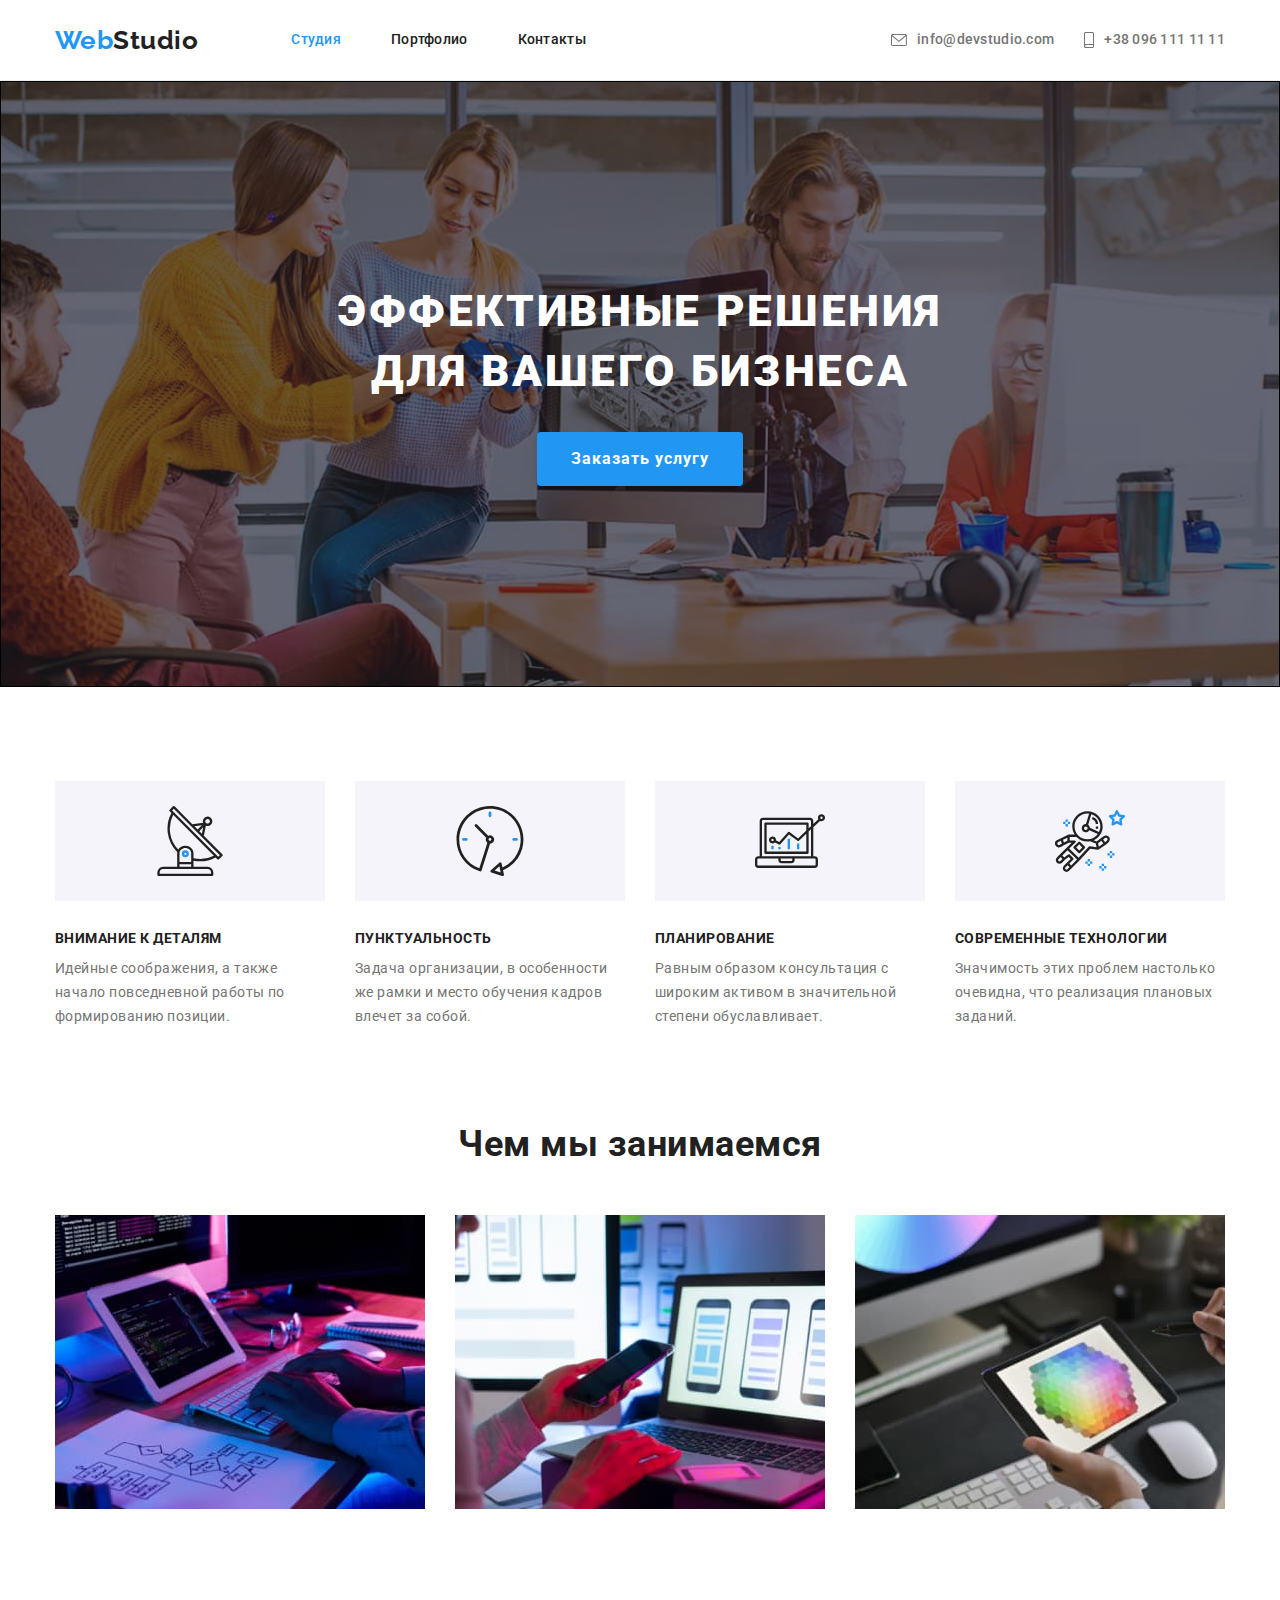
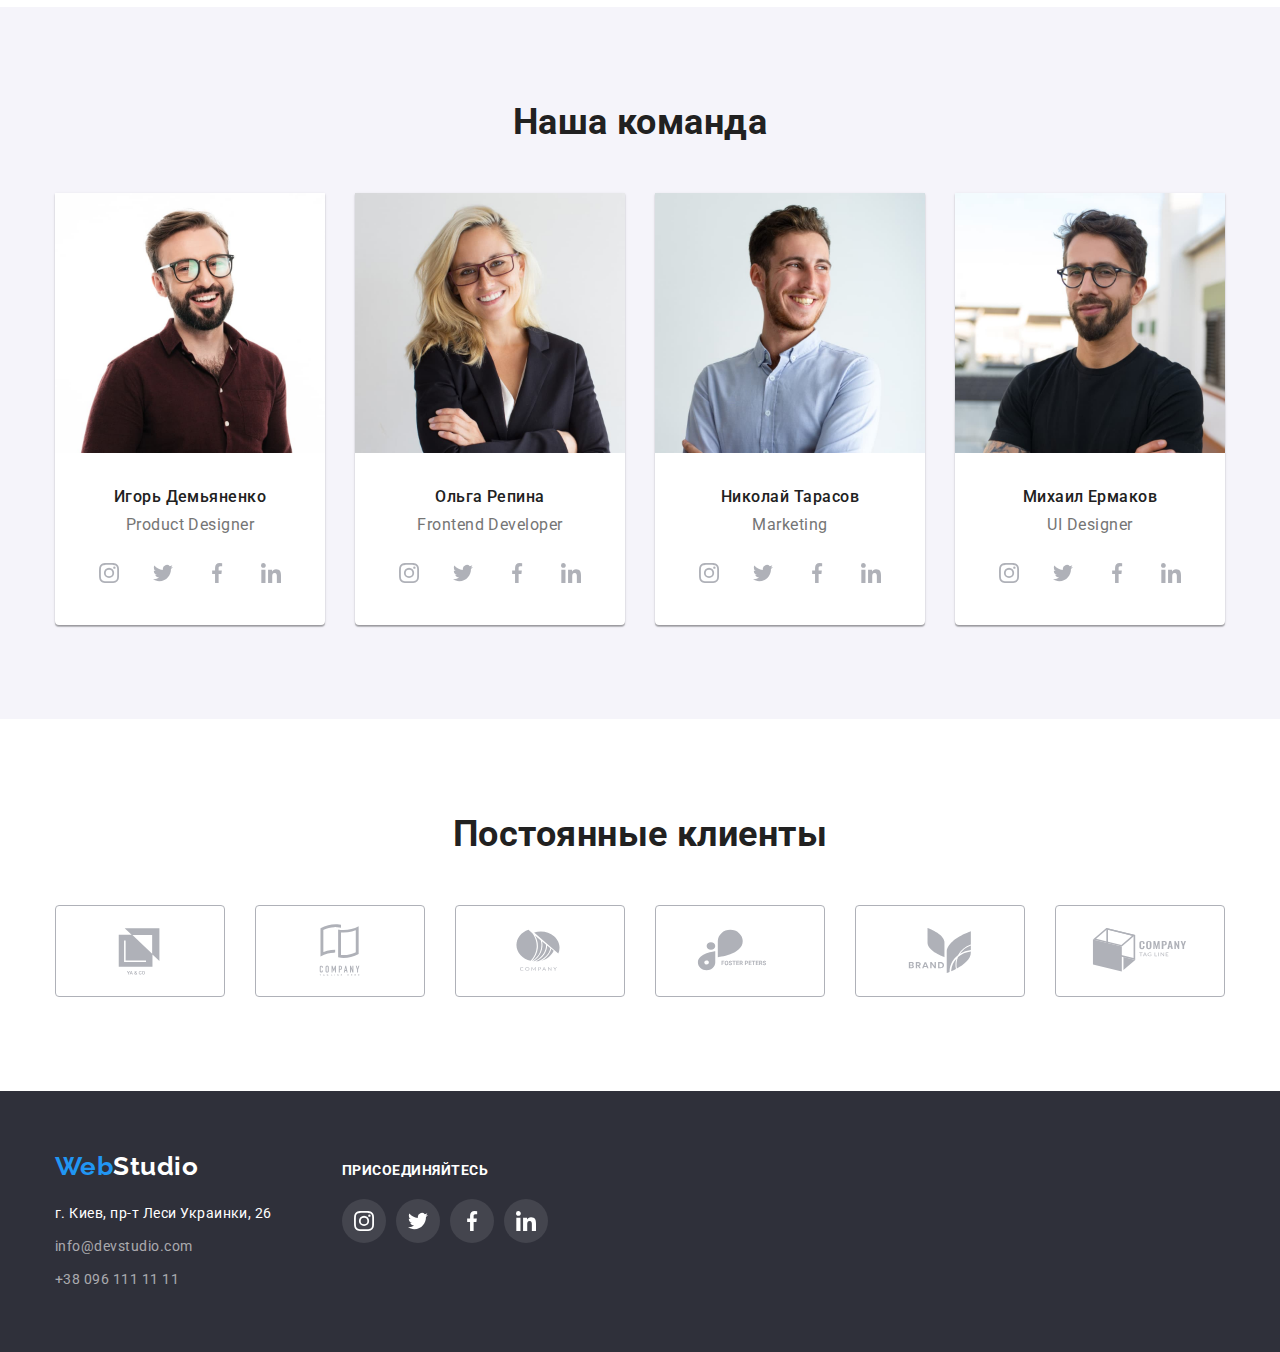
==== index.html @ b1243d4d "start" ====
<!DOCTYPE html>
<html lang="ru">

<head>
    <meta charset="UTF-8">
    <meta http-equiv="X-UA-Compatible" content="IE=edge">
    <meta name="viewport" content="width=device-width, initial-scale=1.0">
    <title>HomeWork №4</title>
    <link rel="stylesheet" href="https://cdnjs.cloudflare.com/ajax/libs/modern-normalize/1.1.0/modern-normalize.min.css">
    <link href="https://fonts.googleapis.com/css2?family=Raleway:wght@700&family=Roboto:wght@400;500;700;900&display=swap" rel="stylesheet">
    <link rel="stylesheet" href="./css/styles.css"/>
</head>

<body>
    <!-- Шапка-->
    <header class="header-page">
        <div class="container logo-nav-contacts">
            <nav class="logo-nav">
                <a href="./index.html" class="logo"><span class="logostyle">Web</span>Studio</a>
                <ul class="site-nav list">
                    <li class="item"><a href="./index.html" class="link current">Студия</a></li>
                    <li class="item"><a href="./portfolio.html" class="link">Портфолио</a></li>
                    <li class="item"><a href="./contacts.html" class="link">Контакты</a></li>
                </ul>
            </nav>
                <ul class="header-address list">
                    <li class="contact-item">
                        <a href="mailto:info@devstudio.com" class="header-contact">
                            <svg class="contact-icon" width="16" height="12">
                                <use href="./images/icon.svg#icon-mail" ></use>
                            </svg>
                            info@devstudio.com</a>
                    </li>
                    <li class="contact-item">
                        <a href="tel:+380961111111" class="header-contact">
                            <svg class="contact-icon" width="10" height="16">
                                <use href="./images/icon.svg#icon-mobile"></use>
                            </svg>
                            +38 096 111 11 11</a>
                    </li>
                </ul>
                
        </div>
    </header>
    <main>
        <!-- Hero / Эффективные решения -->
            <section class="section hero">
                <h1 class="hero-title">Эффективные решения для вашего бизнеса</h1>
                <button type="button" class="button-primary">Заказать услугу</button>
            </section>
        <!-- Work / Наши преймущества (с условным заголовком) -->
        <section class="section work">
        <div class="container">
            <h2 class="visually-hidden">Наши преймущества</h2>
            <ul class="work list">
                <li class="work-item">
                    <div class="button-work">
                        <svg class="button-icon-work" width="70" height="70">
                            <use href="./images/icon.svg#icon-antenna"></use>
                        </svg>
                    </div>
                    <h3 class="work-title">Внимание к деталям</h3>
                    <p class="work-description">Идейные соображения, а также начало повседневной работы по формированию позиции.
                    </p>
                </li>
                <li class="work-item">
                    <div class="button-work">
                        <svg class="button-icon-work" width="70" height="70">
                            <use href="./images/icon.svg#icon-clock"></use>
                        </svg>
                    </div>
                    <h3 class="work-title">Пунктуальность</h3>
                    <p class="work-description">Задача организации, в особенности же рамки и место обучения кадров влечет за
                        собой.</p>
                </li>
                <li class="work-item">
                    <div class="button-work">
                        <svg class="button-icon-work" width="70" height="70">
                            <use href="./images/icon.svg#icon-diagram"></use>
                        </svg>
                    </div>
                    <h3 class="work-title">Планирование</h3>
                    <p class="work-description">Равным образом консультация с широким активом в значительной степени
                        обуславливает.</p>
                </li>
                <li class="work-item">
                    <div class="button-work">
                        <svg class="button-icon-work" width="70" height="70">
                            <use href="./images/icon.svg#icon-astronaut"></use>
                        </svg>
                    </div>
                    <h3 class="work-title">Современные технологии</h3>
                    <p class="work-description">Значимость этих проблем настолько очевидна, что реализация плановых заданий.</p>
                </li>
            </ul>
        </div>
        </section>
        <!-- About / Чем мы занимаемся -->
        <section class="section about">
        <div class="container">
            <h2 class="section-title">Чем мы занимаемся</h2>
                <ul class="about list">
                    <li class="item">
                        <img src="./images/box1.jpg" class="about-image" alt="image programer is working" width="370" />
                    </li>
                    <li class="item">
                        <img src="./images/box2.jpg" class="about-image" alt="designers are developing application for smartphones-" width="370"/>
                    </li>
                    <li class="item">
                        <img src="./images/box3.jpg" class="about-image" alt="creative artist web-design is working-" width="370"/>
                    </li>
                </ul>
        </div>
        </section>
        <!-- Our team / Наша команда -->
        <section class="section team">
        <div class="container">
            <h2 class="section-title">Наша команда</h2>
            <ul class="team-box list">
                <li class="team-item" >
                    <img src="./images/pdesigner.jpg" alt="Игорь Демьяненко" class="team-image" width="270"/>
                    <div class="team-thumbs">
                        <h3 class="our-team">Игорь Демьяненко</h3>
                        <p class="team-speciality">Product Designer</p>
                        <ul class="team-social list">
                            <li class="team-social-item">
                                <a href="" class="button-team-social">
                                    <svg class="button-team-icon-social" width="20" height="20">
                                        <use href="./images/icon.svg#icon-instagram"></use>
                                    </svg>
                                </a>
                            </li>
                            <li class="team-social-item">
                                <a href="" class="button-team-social">
                                    <svg class="button-team-icon-social" width="20" height="20">
                                        <use href="./images/icon.svg#icon-twitter"></use>
                                    </svg>
                                </a>
                            </li>
                            <li class="team-social-item">
                                <a href="" class="button-team-social">
                                    <svg class="button-team-icon-social" width="20" height="20">
                                        <use href="./images/icon.svg#icon-facebook"></use>
                                    </svg>
                                </a>
                            </li>
                            <li class="team-social-item">
                                <a href="" class="button-team-social">
                                    <svg class="button-team-icon-social" width="20" height="20">
                                        <use href="./images/icon.svg#icon-linkedin"></use>
                                    </svg>
                                </a>
                            </li>
                        </ul>
                    </div>
                </li>
                <li class="team-item">
                    <img src="./images/developer.jpg" alt="Ольга Репина" class="team-image" width="270"/>
                    <div class="team-thumbs">
                        <h3 class="our-team">Ольга Репина</h3>
                        <p class="team-speciality">Frontend Developer</p>
                        <ul class="team-social list">
                            <li class="team-social-item">
                                <a href="" class="button-team-social">
                                    <svg class="button-team-icon-social" width="20" height="20">
                                        <use href="./images/icon.svg#icon-instagram"></use>
                                    </svg>
                                </a>
                            </li>
                            <li class="team-social-item">
                                <a href="" class="button-team-social">
                                    <svg class="button-team-icon-social" width="20" height="20">
                                        <use href="./images/icon.svg#icon-twitter"></use>
                                    </svg>
                                </a>
                            </li>
                            <li class="team-social-item">
                                <a href="" class="button-team-social">
                                    <svg class="button-team-icon-social" width="20" height="20">
                                        <use href="./images/icon.svg#icon-facebook"></use>
                                    </svg>
                                </a>
                            </li>
                            <li class="team-social-item">
                                <a href="" class="button-team-social">
                                    <svg class="button-team-icon-social" width="20" height="20">
                                        <use href="./images/icon.svg#icon-linkedin"></use>
                                    </svg>
                                </a>
                            </li>
                        </ul>
                    </div>
                </li>
                <li class="team-item">
                    <img src="./images/marketing.jpg" alt="Николай Тарасов" class="team-image" width="270"/>
                    <div class="team-thumbs">
                        <h3 class="our-team">Николай Тарасов</h3>
                        <p class="team-speciality">Marketing</p>
                        <ul class="team-social list">
                            <li class="team-social-item">
                                <a href="" class="button-team-social">
                                    <svg class="button-team-icon-social" width="20" height="20">
                                        <use href="./images/icon.svg#icon-instagram"></use>
                                    </svg>
                                </a>
                            </li>
                            <li class="team-social-item">
                                <a href="" class="button-team-social">
                                    <svg class="button-team-icon-social" width="20" height="20">
                                        <use href="./images/icon.svg#icon-twitter"></use>
                                    </svg>
                                </a>
                            </li>
                            <li class="team-social-item">
                                <a href="" class="button-team-social">
                                    <svg class="button-team-icon-social" width="20" height="20">
                                        <use href="./images/icon.svg#icon-facebook"></use>
                                    </svg>
                                </a>
                            </li>
                            <li class="team-social-item">
                                <a href="" class="button-team-social">
                                    <svg class="button-team-icon-social" width="20" height="20">
                                        <use href="./images/icon.svg#icon-linkedin"></use>
                                    </svg>
                                </a>
                            </li>
                        </ul>
                    </div>
                </li>
                <li class="team-item">
                    <img src="./images/uideveloper.jpg" alt="Михаил Ермаков" class="team-image" width="270"/>
                    <div class="team-thumbs">
                        <h3 class="our-team">Михаил Ермаков</h3>
                        <p class="team-speciality">UI Designer</p>
                        <ul class="team-social list">
                            <li class="team-social-item">
                                <a href="" class="button-team-social">
                                    <svg class="button-team-icon-social" width="20" height="20">
                                        <use href="./images/icon.svg#icon-instagram"></use>
                                    </svg>
                                </a>
                            </li>
                            <li class="team-social-item">
                                <a href="" class="button-team-social">
                                    <svg class="button-team-icon-social" width="20" height="20">
                                        <use href="./images/icon.svg#icon-twitter"></use>
                                    </svg>
                                </a>
                            </li>
                            <li class="team-social-item">
                                <a href="" class="button-team-social">
                                    <svg class="button-team-icon-social" width="20" height="20">
                                        <use href="./images/icon.svg#icon-facebook"></use>
                                    </svg>
                                </a>
                            </li>
                            <li class="team-social-item">
                                <a href="" class="button-team-social">
                                    <svg class="button-team-icon-social" width="20" height="20">
                                        <use href="./images/icon.svg#icon-linkedin"></use>
                                    </svg>
                                </a>
                            </li>
                        </ul>
                    </div>
                </li>
            </ul>
        </div>
        </section>
        
        <!-- Clients / Постоянные клиенты -->
        <section class="section clients">
            <div class="container">
                <h2 class="section-title">Постоянные клиенты</h2>
                <ul class="clients list">
                    <li class="clients-item">
                        <a class="button-clients">
                            <svg class="button-icon-clients" width="170" height="92">
                                <use href="./images/icon.svg#icon-logo1"></use>
                            </svg>
                        </a>
                    </li>
                    <li class="clients-item">
                        <a class="button-clients">
                            <svg class="button-icon-clients" width="170" height="92">
                                <use href="./images/icon.svg#icon-logo2"></use>
                            </svg>
                        </a>
                    </li>
                    <li class="clients-item">
                        <a class="button-clients">
                            <svg class="button-icon-clients" width="170" height="92">
                                <use href="./images/icon.svg#icon-logo3"></use>
                            </svg>
                        </a>
                    </li>
                    <li class="clients-item">
                        <a class="button-clients">
                            <svg class="button-icon-clients" width="170" height="92">
                                <use href="./images/icon.svg#icon-logo4"></use>
                            </svg>
                        </a>
                    </li>
                    <li class="clients-item">
                        <a class="button-clients">
                            <svg class="button-icon-clients" width="170" height="92">
                                <use href="./images/icon.svg#icon-logo5"></use>
                            </svg>
                        </a>
                    </li>
                    <li class="clients-item">
                        <a class="button-clients">
                            <svg class="button-icon-clients" width="170" height="92">
                                <use href="./images/icon.svg#icon-logo6"></use>
                            </svg>
                        </a>
                    </li>
                </ul>
            </div>
        </section>
    </main>
<!--подвал-->
        <footer class="footer-main">
            <div class="container footer">
                <div class="footer-logo-address">
                <a href="./index.html" class="logo"><span class="logostyle">Web</span>Studio</a>
                <address class="footer-address">
                    <ul class="address list">
                        <li class="address-item"><a href="" class="location">г. Киев, пр-т Леси Украинки, 26</a></li>
                        <li class="address-item"><a href="mailto:info@devstudio.com" class="footer-contacts">info@devstudio.com</a></li>
                        <li class="address-item"><a href="tel:+380961111111" class="footer-contacts">+38 096 111 11 11</a></li>
                    </ul>
                </address>
                </div>
                <div class="footer-social">
                    <h3 class="social-title">Присоединяйтесь</h3>
                    <ul class="social list">
                        <li class="social-item">
                            <button class="button-social">
                                <svg class="button-icon-social" width="20" height="20">
                                    <use href="./images/icon.svg#icon-instagram"></use>
                                </svg>
                            </button>
                        </li>
                        <li class="social-item">
                            <button class="button-social">
                                <svg class="button-icon-social" width="20" height="20">
                                    <use href="./images/icon.svg#icon-twitter"></use>
                                </svg>
                            </button>
                        </li>
                        <li class="social-item">
                            <button class="button-social">
                                <svg class="button-icon-social" width="20" height="20">
                                    <use href="./images/icon.svg#icon-facebook"></use>
                                </svg>
                            </button>
                        </li>
                        <li class="social-item">
                            <button class="button-social">
                                <svg class="button-icon-social" width="20" height="20">
                                    <use href="./images/icon.svg#icon-linkedin"></use>
                                </svg>
                            </button>
                        </li>
                    </ul>
                </div>
            </div>
        </footer>
    </body>
</html>
---- css/styles.css ----
:root {
    --primary-text-color: #212121;
    --secondary-text-color: #757575;
    --title-text-color: #212121;
    --accent-color: #2196F3;
    --primary-white-color: #ffffff;
    --secondary-background-color: #2F303A;
    --primary-icon-color: #AFB1B8;
}
body { background: #ffffff;
    color: var(--primary-text-color);
    font-family: Roboto, sans-serif;
    letter-spacing: 0.03em;
}
/*Утилиты для списков*/
.list {
    list-style: none;
    padding: 0;
    margin: 0;

}
/* Контейнер */
.container {
    margin: 0 auto;
    width: 1200px;
    padding-left: 15px;
    padding-right: 15px;
}
/* Базовые параметры секций */
.section {
    padding-top: 94px;
    padding-bottom: 94px;
}
/* Загаловки секций*/
.section-title {
    margin-top: 0;
    margin-bottom: 50px;
    text-align: center;
    color: var(--primary-text-color);
    font-weight: 700;
    font-size: 36px;
    line-height: 1.17;
}
/* Линия для шапки */
.header-page {
    border-bottom: 1px solid #ECECEC;
    background-color: var(--primary-white-color);
}
/* Логотип */
.logo {
    color: var(--primary-text-color);
    font-family: Raleway, sans-serif;
    font-size: 26px;
    font-weight: 700;
    line-height: 1.19;
    text-decoration: none;
}
.logostyle {
    color: var(--accent-color)
}
/*Шапка*/
.logo-nav-contacts {
    display: flex;
    align-items: center;
}
/*Навигация в шапке*/
.logo-nav {
    display: flex;
    align-items: center;
}

.link {
    color: var(--primary-text-color);
    font-size: 14px;
    font-weight: 500;
    line-height: 1.14;
    letter-spacing: 0.02em;
    text-decoration: none;
}
.site-nav {
    display: flex;
    margin-left: 93px;
}
    .site-nav .item {
    margin-right: 50px;
}
/*второй вариант отступа(для конспекта)
.site-nav .item:not(:last-child)
margin-rigth:40px; 
----------------------------*/

.site-nav .link {
    display: block;
    padding-top: 32px;
    padding-bottom: 32px;
}
.site-nav .link:hover,
.site-nav .link:focus {
    color: var(--accent-color);
}
.site-nav .link.current {
    color: var(--accent-color);
}
/* Контакты в шапке */
.header-address {
    display: flex;
    margin-left: auto;
    align-items: center;
}
.header-address .contact-item+.contact-item {
    margin-left: 30px;
}
.header-contact {
    display: flex;
    font-size: 14px;
    font-weight: 500;
    line-height: 1.14;
    letter-spacing: 0.02em;
    text-decoration: none;
    color: var(--secondary-text-color);
    align-items: center;
    justify-content: center;
    padding-top: 32px;
    padding-bottom: 32px;
}
.header-contact:hover,
.header-contact:focus {
    color: var(--accent-color)
}
.contact-icon {
    margin-right: 10px;
    fill: currentColor; 
    vertical-align:middle;
}
/* Hero / Эффективные решения */
.section.hero { 
    background-repeat: no-repeat;
    background-position: center;
    background-size: cover;
    background-color: #C4C4C4;
    border: 1px solid #000000;
    text-align: center;
    max-width: 1600px;
    padding: 200px 0;
    margin-left: auto;
    margin-right: auto;
    background-image: linear-gradient(
        to right,
    rgba(47, 48, 58, 0.4),
    rgba(47, 48, 58, 0.4)),
    url(../images/main-img.jpg);
}
.hero-title {
    margin-top: 0;
    margin-bottom: 0;
    color: var(--primary-white-color);
    font-weight: 900;
    font-size: 44px;
    line-height: 1.36;
    letter-spacing: 0.06em;
    text-transform: uppercase;
    max-width: 700px;
    margin-left: auto;
    margin-right: auto;
}
.button-primary {
    color: var(--primary-white-color);
    background-color: var(--accent-color);
    font-weight: 700;
    font-size: 16px;
    line-height: 1.88;
    letter-spacing: 0.06em;
    text-align: center;
    text-decoration: none;
    box-shadow: 0px 4px 4px rgba(0, 0, 0, 0.15);
    border-radius: 4px;
    border-color: transparent;
    padding: 10px 32px;
    min-width: 200px;
    margin-top: 30px;
    cursor: pointer;
}
/* Hidden */
.visually-hidden {
    position: absolute;
    width: 1px;
    height: 1px;
    margin: -1px;
    border: 0;
    padding: 0;

    white-space: nowrap;
    clip-path: inset(100%);
    clip: rect(0 0 0 0);
    overflow: hidden;
}
/* Work / Наши преймущества (с условным заголовком) */
.section.work{
    margin-top: 0;
    margin-bottom: 0;
    padding-top: 94px;
    padding-bottom: 0;
    background-color: #ffffff;
}
.work {
    display: flex;
}
.work-item {
    margin-right: 30px;
}
.work-item:last-child {
    margin-right: 0;
}

.button-work {
    background-color: #F5F4FA;
    display: flex;
    width: 270px;
    height: 120px;
    border: none;
    margin-bottom: 30px;
    padding: 0;
    align-items: center;
    justify-content: center;
}
.button-icon-work {
    width: 70px;
    height: 70px;
}
.work-title {
    font-weight: 700;
    font-size: 14px;
    line-height: 1.14;
    text-transform: uppercase;
    margin-top: 0;
    margin-bottom: 10px;
}
.work-description {
    margin-top: 0;
    margin-bottom: 0;
    font-size: 14px;
    font-weight: 400;
    line-height: 1.71;
    color: var(--secondary-text-color);
}
/* Services / Чем мы занимаемся */
.about {
    display: flex;
}

.about .item {
    margin-right: 30px;
}
.about .item:last-child {
    margin-right: 0;
}
/* Изображения для about */
.about-image {
    width: 370px;
}
/* Our team / Наша команда*/
.section.team {
    background-color: #F5F4FA;
}
.team-box {
    display: flex;
}
.team-item {
    width: 270px;
    margin-top: 0;
    margin-bottom: 0;
    margin-right: 30px;
    background-color: #ffffff;
    box-shadow: 0px 1px 3px rgba(0, 0, 0, 0.12),
                0px 1px 1px rgba(0, 0, 0, 0.14),
                0px 2px 1px rgba(0, 0, 0, 0.2);
    border-radius: 0px 0px 4px 4px;
}
.team-item:last-child {
    margin-right: 0;
}
.our-team {
    margin-top: 0;
    margin-bottom: 10px;
    font-size: 16px;
    font-weight: 500;
    line-height: 1.17;
}
.team-speciality {
    margin-top: 0;
    margin-bottom: 16px;
    font-size: 16px;
    font-weight: 400;
    line-height: 1.17;
    color: var(--secondary-text-color);
}
.team-thumbs {
    padding-top: 30px;
    padding-bottom: 30px;
    padding-left: 32px;
    padding-right: 32px;
    text-align: center;
}
/* Кнопки social link*/
.team-social.list {
    display: flex;

}
.team-social-item {
    display: flex;
    margin-right: 10px;
}
.team-social-item:last-child {
    margin-right: 0;
}
.button-team-social {
    display: flex;
    padding: 0;
    border: none;
    color: var(--primary-icon-color);
    background: #ffffff;
    width: 44px;
    height: 44px;
    align-items: center;
    justify-content: center;
}
.button-team-icon-social {
    fill: currentColor;
    width: 20px;
    height: 20px;
}
.button-team-social:hover {
    color: #ffffff;
    background-color: var(--accent-color);
    border: none;
    border-radius: 50%;
}
/* Clients / Постоянные клиенты */
.clients.list {
    display: flex;
}
.clients-item {
    margin-right: 30px;
}
.clients-item:last-child {
    margin-right: 0;
}
.button-clients {
    display: flex;
    border: 1px solid var(--primary-icon-color);
    border-radius: 4px;
    color: var(--primary-icon-color);
    width: 170px;
    height: 92px;
    cursor: pointer;
    align-items: center;
    justify-content: center;
}
.button-icon-clients {
    fill: currentcolor;
    width: 106px;
    height: 60px;
}
.button-clients:hover {
    color: var(--accent-color);
    border: 1px solid var(--accent-color);
}
/*Подвал*/
footer {
    background-color: var(--secondary-background-color);
    padding: 60px 0;
}
.footer-logo-address > .logo {
    color: #ffffff;
}
address {
    margin-top: 20px;
    margin-bottom: 0;
}
.address-item {
    margin-bottom: 9px;
}
.address-item:last-child {
    margin-bottom: 0;
}
.location {
    color: #FFFFFF;
    font-size: 14px;
    font-weight: 400;
    line-height: 1.71;
    text-decoration: none;
    font-style: normal;
}
.footer-contacts {
    color: rgba(255, 255, 255, 0.6);
    font-size: 14px;
    font-weight: 400;
    line-height: 1.71;
    text-decoration: none;
    font-style: normal;
}

.footer-contacts:hover,
.footer-contacts:focus {
    color: var(--accent-color);
}
.footer-main {
    padding-top: 60px;
    padding-bottom: 60px;
}
.footer {
    display: flex;
    flex-direction: row;
    align-items: baseline;
}
.footer-logo-address {
    padding: 0;
    margin-right: 70px;
}

.social-title {
    margin: 0;
    font-weight: 700;
    font-size: 14px;
    line-height: 1.14;
    text-transform: uppercase;
    color: var(--primary-white-color);
}
/* Кнопки social link в подвале */
.social.list {
    display: flex;
    margin-top: 20px;
}
.social-item {
    display: flex;
    margin-right: 10px;
}
.social-item:last-child {
    margin-right: 0;
}
.button-social {
    display: flex;
    padding: 0;
    border: none;
    border-radius: 50%;
    color: #ffffff;
    background: rgba(255, 255, 255, 0.1);
    width: 44px;
    height: 44px;
    align-items: center;
    justify-content: center;
}
.button-icon-social {
    fill: currentcolor;
    width: 20px;
    height: 20px;
}
.button-social:hover {
    background-color: var(--accent-color)
}
/*Портфолио*/
.section.project {
    background-color: #ffffff;
    border: 1px solid #EEEEEE;
}
/*Кнопки в портфолио (с условным заголовком)*/
.button-type {
    display: flex;
    margin-bottom: 34px;
    margin-top: 0;
    justify-content: center;
}
.button-projects {
    color: var(--primary-text-color);
    background-color: #F5F4FA;
    font-weight: 500;
    font-size: 16px;
    line-height: 1.63;
    border-radius: 4px;
    border-color: transparent;
    padding: 6px 22px 6px 22px;
    cursor: pointer;
}
.button-projects:hover,
.button-projects:focus {
    color: var(--primary-white-color);
    background-color: var(--accent-color);
}
.button-projects.all {
    color: var(--primary-white-color);
    background-color: var(--accent-color);
}
/* Projects / Cписок проектов в портфолио */
.projects-type {
    display: flex;
    flex-wrap: wrap;
}
.project-box {
    background: #FFFFFF;
    border: 1px solid #EEEEEE;
    width: 370px;
    margin-right: 30px;
    margin-bottom: 30px;
}
.project-box:nth-child(3n) {
    margin-right: 0;
}
.project-box:nth-last-child(-n + 3) {
    margin-bottom: 0;
}
.project-img {
    width: 370px;
    margin-top: 0;
    margin-bottom: 20px;
}
.portfolio-projects {
    margin: 0 24px 4px 24px;
    color: var(--primary-text-color);
    font-size: 16px;
    font-weight: 700;
    line-height: 2;
    letter-spacing: 0.06em;
}
.portfolio-type {
    margin: 0 24px 20px 24px;
    color: var(--secondary-text-color);
    font-size: 16px;
    font-weight: 400;
    line-height: 1.88;
}
.project-item {
    margin-right: 8px;
}
.project-item:last-child {
    margin-right: 0;
}
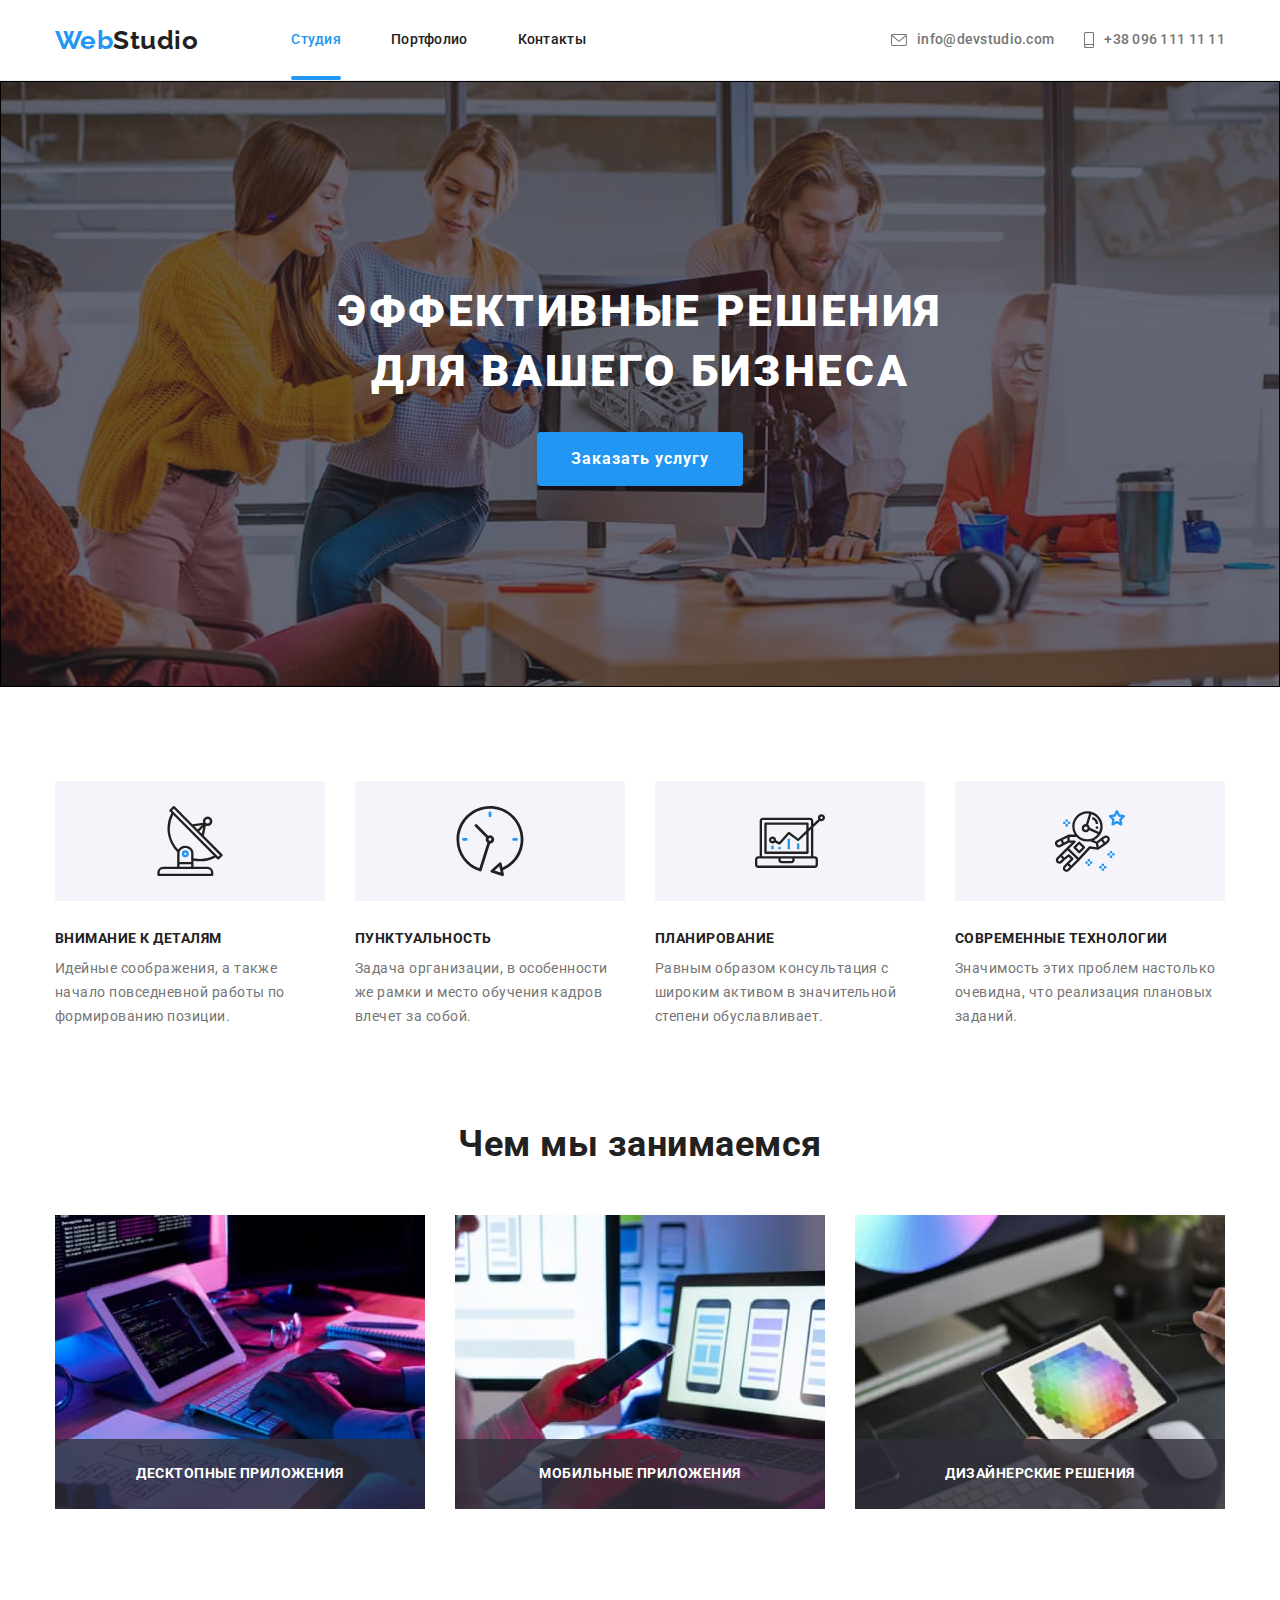
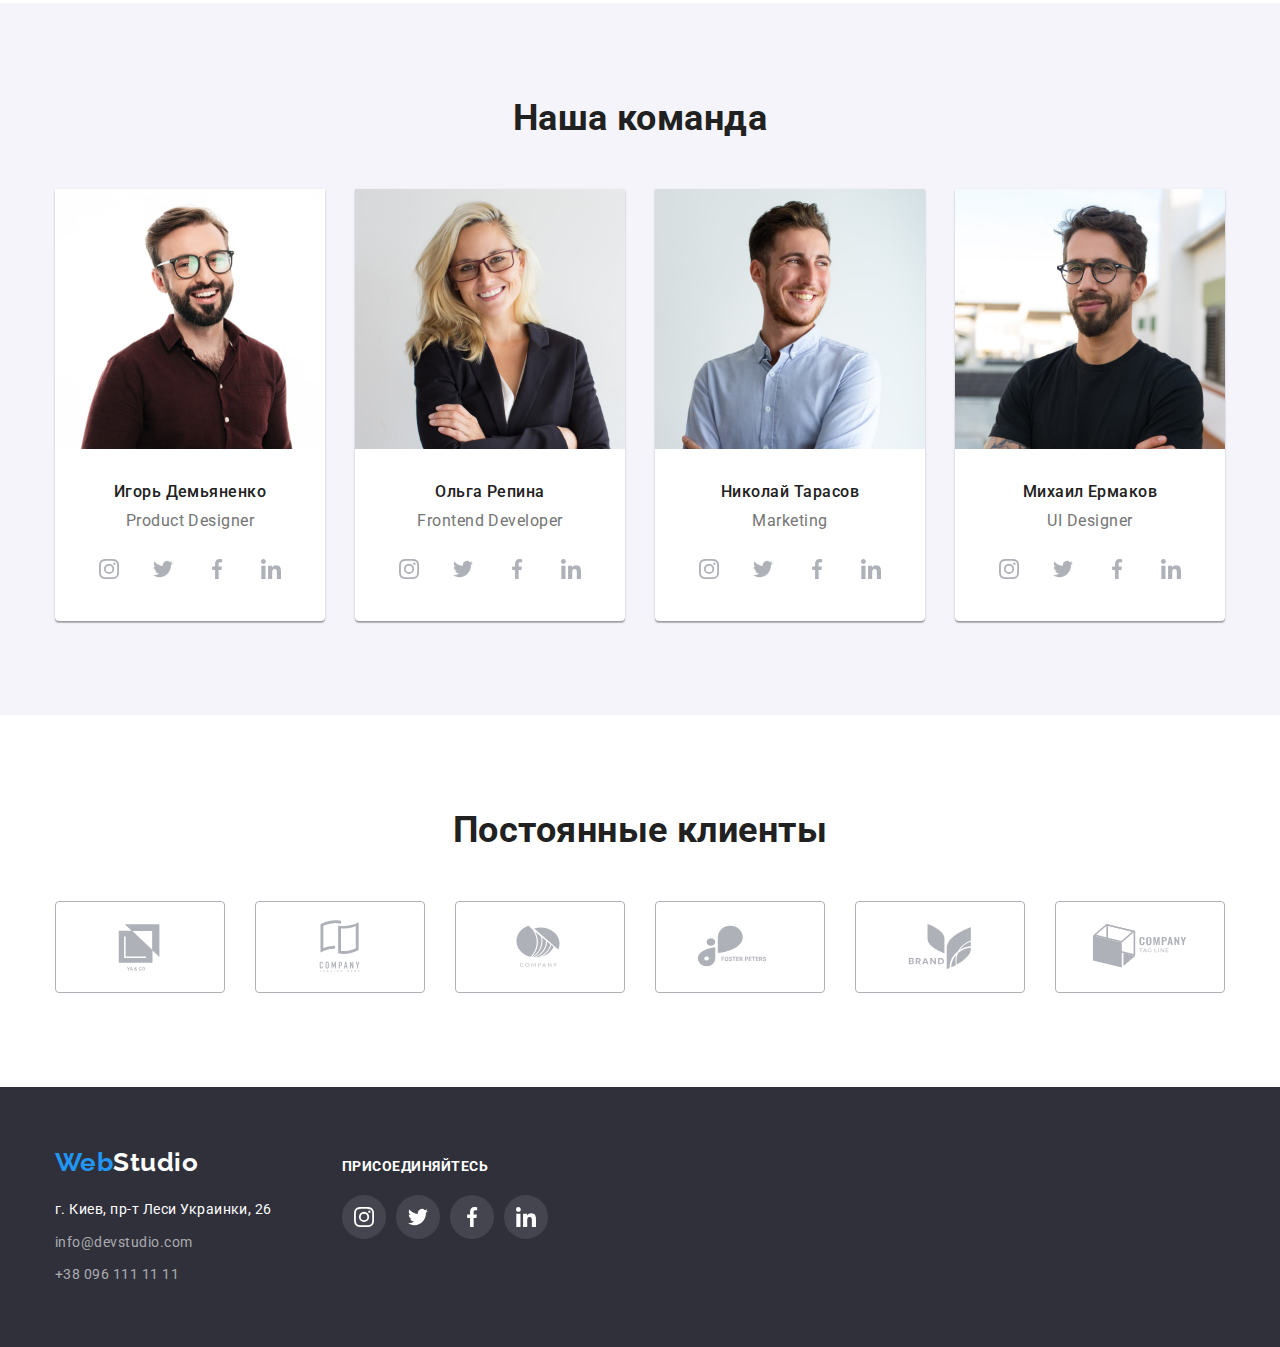
==== commit ae2ef8fd: "на проверку" ====
--- a/index.html
+++ b/index.html
@@ -5,7 +5,7 @@
     <meta charset="UTF-8">
     <meta http-equiv="X-UA-Compatible" content="IE=edge">
     <meta name="viewport" content="width=device-width, initial-scale=1.0">
-    <title>HomeWork №4</title>
+    <title>HomeWork №5</title>
     <link rel="stylesheet" href="https://cdnjs.cloudflare.com/ajax/libs/modern-normalize/1.1.0/modern-normalize.min.css">
     <link href="https://fonts.googleapis.com/css2?family=Raleway:wght@700&family=Roboto:wght@400;500;700;900&display=swap" rel="stylesheet">
     <link rel="stylesheet" href="./css/styles.css"/>
@@ -18,9 +18,9 @@
             <nav class="logo-nav">
                 <a href="./index.html" class="logo"><span class="logostyle">Web</span>Studio</a>
                 <ul class="site-nav list">
-                    <li class="item"><a href="./index.html" class="link current">Студия</a></li>
-                    <li class="item"><a href="./portfolio.html" class="link">Портфолио</a></li>
-                    <li class="item"><a href="./contacts.html" class="link">Контакты</a></li>
+                    <li class="site-nav-item"><a href="./index.html" class="link current">Студия</a></li>
+                    <li class="site-nav-item"><a href="./portfolio.html" class="link">Портфолио</a></li>
+                    <li class="site-nav-item"><a href="./contacts.html" class="link">Контакты</a></li>
                 </ul>
             </nav>
                 <ul class="header-address list">
@@ -46,7 +46,7 @@
         <!-- Hero / Эффективные решения -->
             <section class="section hero">
                 <h1 class="hero-title">Эффективные решения для вашего бизнеса</h1>
-                <button type="button" class="button-primary">Заказать услугу</button>
+                <button type="button" class="button-primary" data-modal-open>Заказать услугу</button>
             </section>
         <!-- Work / Наши преймущества (с условным заголовком) -->
         <section class="section work">
@@ -100,14 +100,17 @@
         <div class="container">
             <h2 class="section-title">Чем мы занимаемся</h2>
                 <ul class="about list">
-                    <li class="item">
+                    <li class="about-item">
                         <img src="./images/box1.jpg" class="about-image" alt="image programer is working" width="370" />
-                    </li>
-                    <li class="item">
+                        <h3 class="about-subject">Десктопные приложения</h3>
+                    </li>
+                    <li class="about-item">
                         <img src="./images/box2.jpg" class="about-image" alt="designers are developing application for smartphones-" width="370"/>
-                    </li>
-                    <li class="item">
+                        <h3 class="about-subject">Мобильные приложения</h3>
+                    </li>
+                    <li class="about-item">
                         <img src="./images/box3.jpg" class="about-image" alt="creative artist web-design is working-" width="370"/>
+                        <h3 class="about-subject">Дизайнерские решения</h3>
                     </li>
                 </ul>
         </div>
@@ -368,5 +371,15 @@
                 </div>
             </div>
         </footer>
+    <div class="backdrop is-hidden" data-modal>
+        <div class="modal">
+            <button class="button-close" data-modal-close>
+                <svg class="button-icon-close" width="11" height="11">
+                    <use href="./images/icon.svg#icon-close"></use>
+                </svg>
+            </button>
+        </div>
+    </div>
+    <script src="./js/modal.js"></script>
     </body>
 </html>--- a/css/styles.css
+++ b/css/styles.css
@@ -81,7 +81,7 @@
     display: flex;
     margin-left: 93px;
 }
-    .site-nav .item {
+    .site-nav-item {
     margin-right: 50px;
 }
 /*второй вариант отступа(для конспекта)
@@ -93,13 +93,26 @@
     display: block;
     padding-top: 32px;
     padding-bottom: 32px;
+    transition: color 250ms cubic-bezier(0.4, 0, 0.2, 1);
 }
 .site-nav .link:hover,
 .site-nav .link:focus {
     color: var(--accent-color);
+    
 }
 .site-nav .link.current {
     color: var(--accent-color);
+    position: relative;
+}
+.site-nav .link.current::after {
+    position: absolute;
+    content: "";
+    bottom: 0;
+    left: 0;
+    border-radius: 4px;
+    height: 4px;
+    width: 100%;
+    background-color: var(--accent-color);
 }
 /* Контакты в шапке */
 .header-address {
@@ -122,6 +135,7 @@
     justify-content: center;
     padding-top: 32px;
     padding-bottom: 32px;
+    transition: color 250ms cubic-bezier(0.4, 0, 0.2, 1);
 }
 .header-contact:hover,
 .header-contact:focus {
@@ -243,16 +257,34 @@
     line-height: 1.71;
     color: var(--secondary-text-color);
 }
-/* Services / Чем мы занимаемся */
+/* About / Чем мы занимаемся */
 .about {
     display: flex;
 }
 
-.about .item {
+.about-item {
     margin-right: 30px;
-}
-.about .item:last-child {
-    margin-right: 0;
+    position: relative;
+    display: flex;
+}
+.about-item:last-child {
+    margin-right: 0;
+}
+.about-subject {
+    position: absolute;
+    left: 0;
+    bottom: 0;
+    margin: 0;
+    padding: 27px 0;
+    width: 100%;
+    height: 70px;
+    background: rgba(47, 48, 58, 0.8);
+    font-weight: 700;
+    font-size: 14px;
+    line-height: 1.14;
+    text-align: center;
+    text-transform: uppercase;
+    color: #FFFFFF;
 }
 /* Изображения для about */
 .about-image {
@@ -323,6 +355,8 @@
     height: 44px;
     align-items: center;
     justify-content: center;
+    transition: color 250ms cubic-bezier(0.4, 0, 0.2, 1), 
+                background-color 250ms cubic-bezier(0.4, 0, 0.2, 1);
 }
 .button-team-icon-social {
     fill: currentColor;
@@ -355,6 +389,8 @@
     cursor: pointer;
     align-items: center;
     justify-content: center;
+    transition: color 250ms cubic-bezier(0.4, 0, 0.2, 1),
+                border 250ms cubic-bezier(0.4, 0, 0.2, 1);
 }
 .button-icon-clients {
     fill: currentcolor;
@@ -449,6 +485,7 @@
     height: 44px;
     align-items: center;
     justify-content: center;
+    transition: background-color 250ms cubic-bezier(0.4, 0, 0.2, 1);
 }
 .button-icon-social {
     fill: currentcolor;
@@ -508,6 +545,33 @@
 .project-box:nth-last-child(-n + 3) {
     margin-bottom: 0;
 }
+.project-box:hover .project-description {
+    opacity: 1;
+    transform: translateY(0);
+}
+.project-thumb {
+    position: relative;
+    overflow: hidden;
+}
+.project-description {
+    position: absolute;
+    left: 0;
+    top: 0;
+    margin: 0;
+    padding: 63px 24px;
+    width: 370px;
+    height: 294px;
+    background-color: rgba(33, 150, 243, 0.9);
+    font-weight: 400;
+    font-size: 18px;
+    line-height: 1.56;
+    text-align: center;
+    text-decoration: none;
+    color: #FFFFFF;
+    opacity: 0;
+    transform: translateY(404px);
+    transition: transform 250ms cubic-bezier(0.4, 0, 0.2, 1);
+}
 .project-img {
     width: 370px;
     margin-top: 0;
@@ -535,3 +599,57 @@
     margin-right: 0;
 }
 
+/* Модальное окно */
+.backdrop {
+    position: fixed;
+    top: 0;
+    left: 0;
+    width: 100%;
+    height: 100%;
+    background-color: rgba(0, 0, 0, 0.2);
+
+    transition: opacity 250ms cubic-bezier(0.4, 0, 0.2, 1);
+}
+.backdrop.is-hidden {
+    opacity: 0;
+    pointer-events: none;
+}
+.backdrop.is-hidden .modal {
+    transform: translate(-50%, -80%) scale(0.39);
+}
+.modal {
+    position: absolute;
+    top: 50%;
+    left: 50%;
+    opacity: 1;
+    min-width: 528px;
+    min-height: 581px;
+    background-color: #ffffff;
+    box-shadow: 0px 1px 3px rgba(0, 0, 0, 0.12),
+                0px 1px 1px rgba(0, 0, 0, 0.14),
+                0px 2px 1px rgba(0, 0, 0, 0.2);
+    border-radius: 4px;
+    transform: translate(-50%, -50%) scale(1);
+    transition: transform 1000ms cubic-bezier(0.4, 0, 0.2, 1),
+    opacity 250ms cubic-bezier(0.4, 0, 0.2, 1);
+}
+.button-close {
+    display: flex;
+    margin-left: auto;
+    margin-right: 8px;
+    margin-top: 8px;
+    border-radius: 50%;
+    border: 1px solid rgba(0, 0, 0, 0.1);
+    color: #000000;
+    background: #ffffff;
+    width: 30px;
+    height: 30px;
+    align-items: center;
+    justify-content: center;
+}
+
+.button-icon-close {
+    fill: currentColor;
+    width: 11px;
+    height: 11px;
+}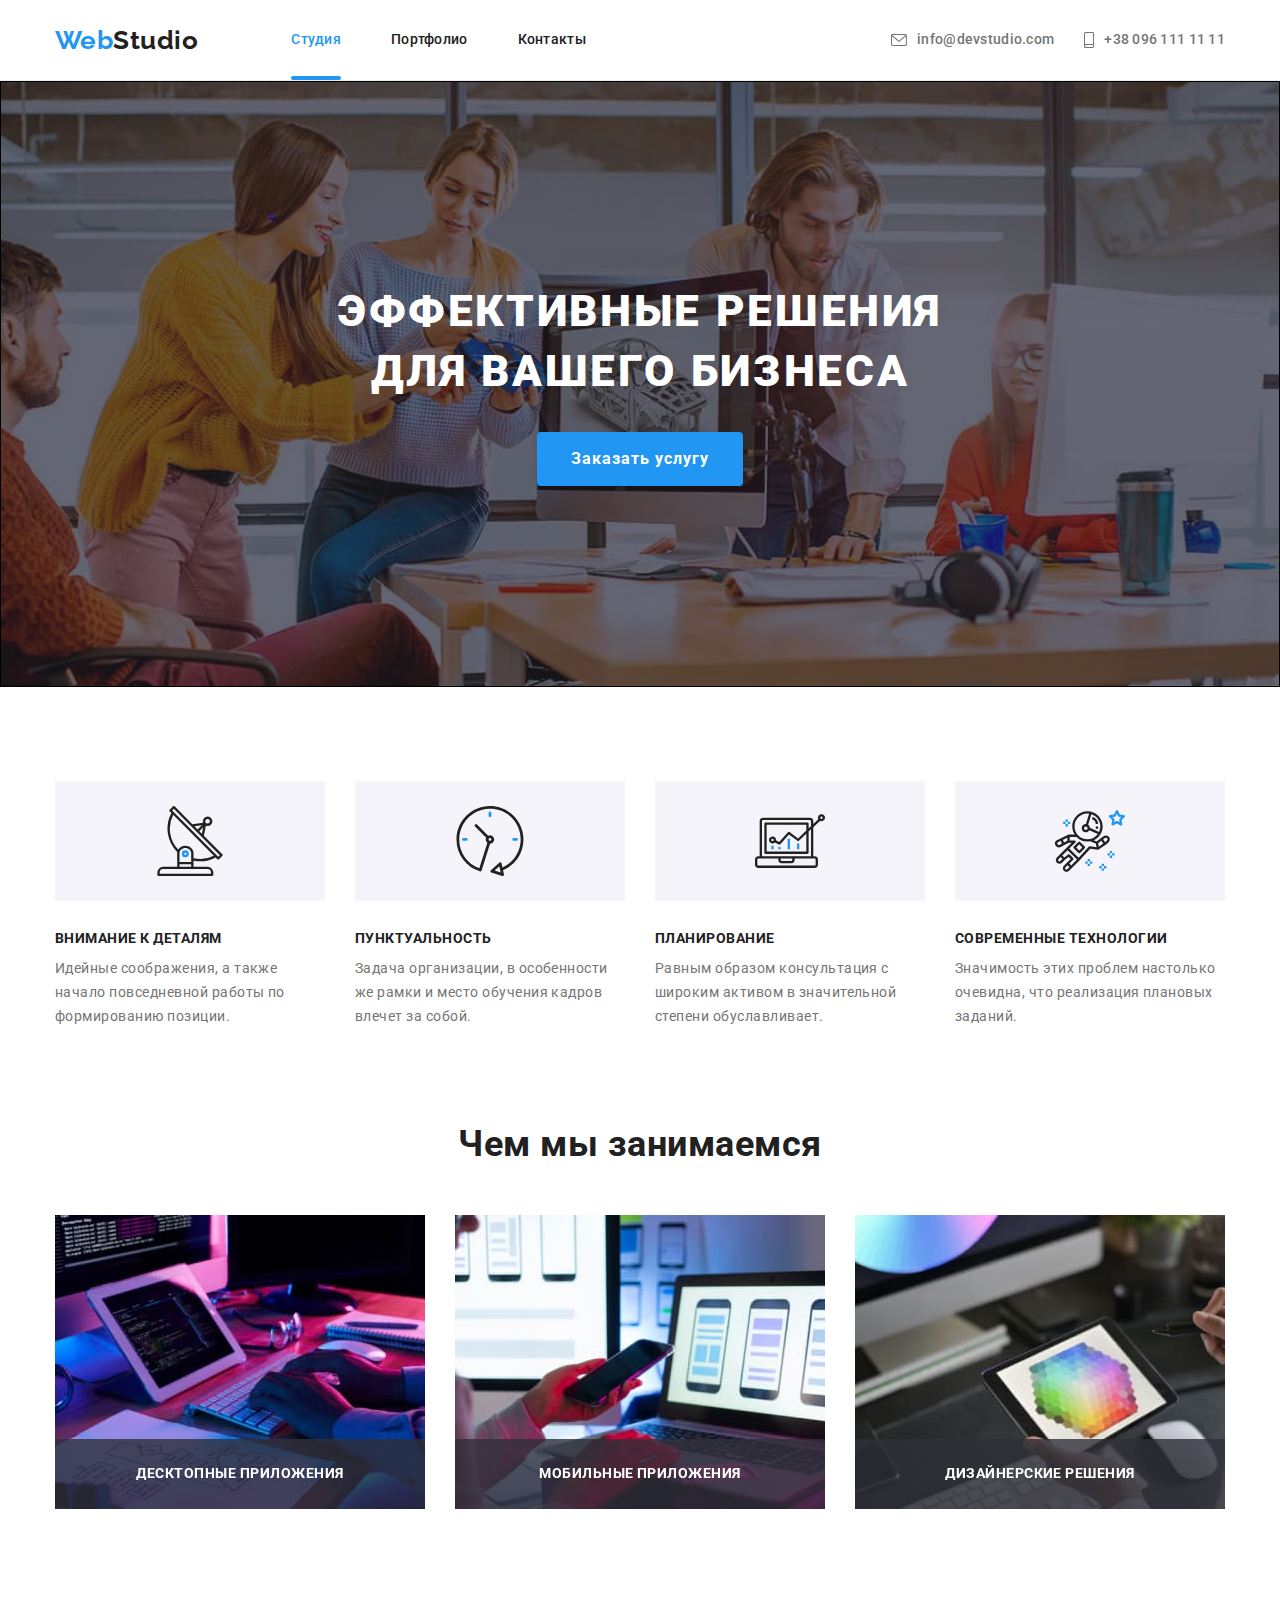
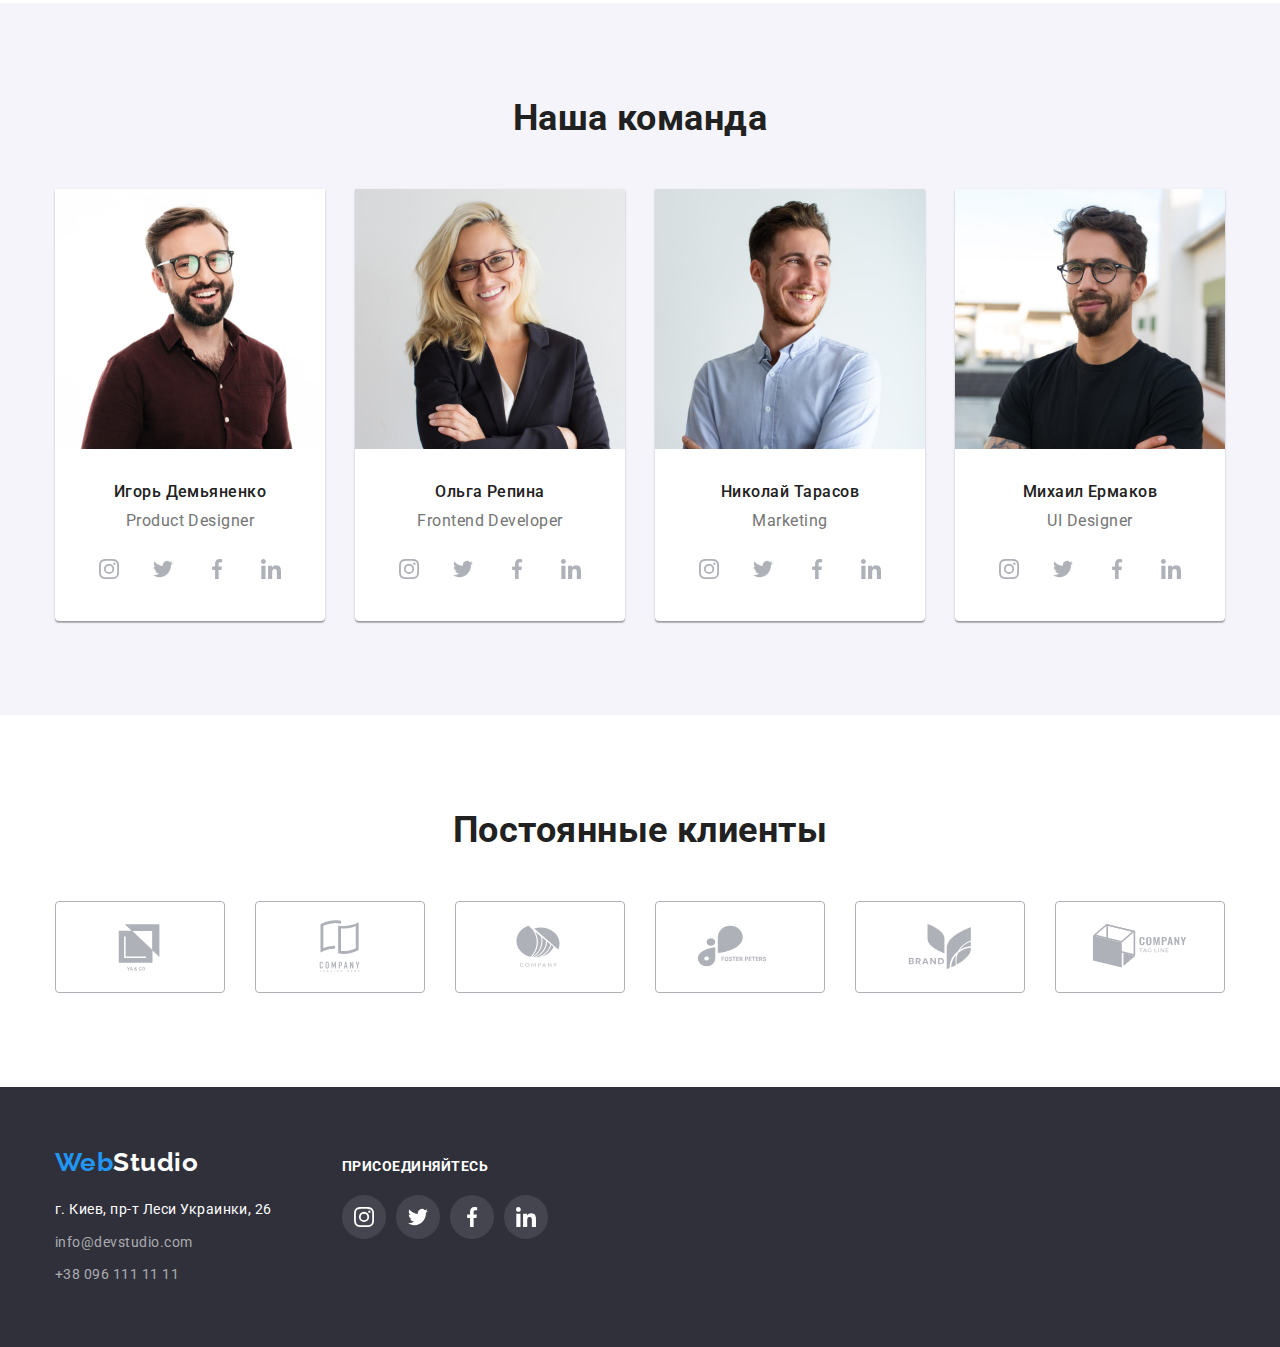
==== commit 13ad3c27: "дз5 на проверку ментору" ====
--- a/index.html
+++ b/index.html
@@ -48,6 +48,16 @@
                 <h1 class="hero-title">Эффективные решения для вашего бизнеса</h1>
                 <button type="button" class="button-primary" data-modal-open>Заказать услугу</button>
             </section>
+        <!-- Modal / Модальное окно -->
+            <div class="backdrop is-hidden" data-modal>
+                <div class="modal">
+                    <button class="button-close" data-modal-close>
+                        <svg class="button-icon-close" width="11" height="11">
+                            <use href="./images/icon.svg#icon-close"></use>
+                        </svg>
+                    </button>
+                </div>
+            </div>
         <!-- Work / Наши преймущества (с условным заголовком) -->
         <section class="section work">
         <div class="container">
@@ -371,15 +381,7 @@
                 </div>
             </div>
         </footer>
-    <div class="backdrop is-hidden" data-modal>
-        <div class="modal">
-            <button class="button-close" data-modal-close>
-                <svg class="button-icon-close" width="11" height="11">
-                    <use href="./images/icon.svg#icon-close"></use>
-                </svg>
-            </button>
-        </div>
-    </div>
+
     <script src="./js/modal.js"></script>
     </body>
 </html>--- a/css/styles.css
+++ b/css/styles.css
@@ -646,6 +646,7 @@
     height: 30px;
     align-items: center;
     justify-content: center;
+    cursor: pointer;
 }
 
 .button-icon-close {
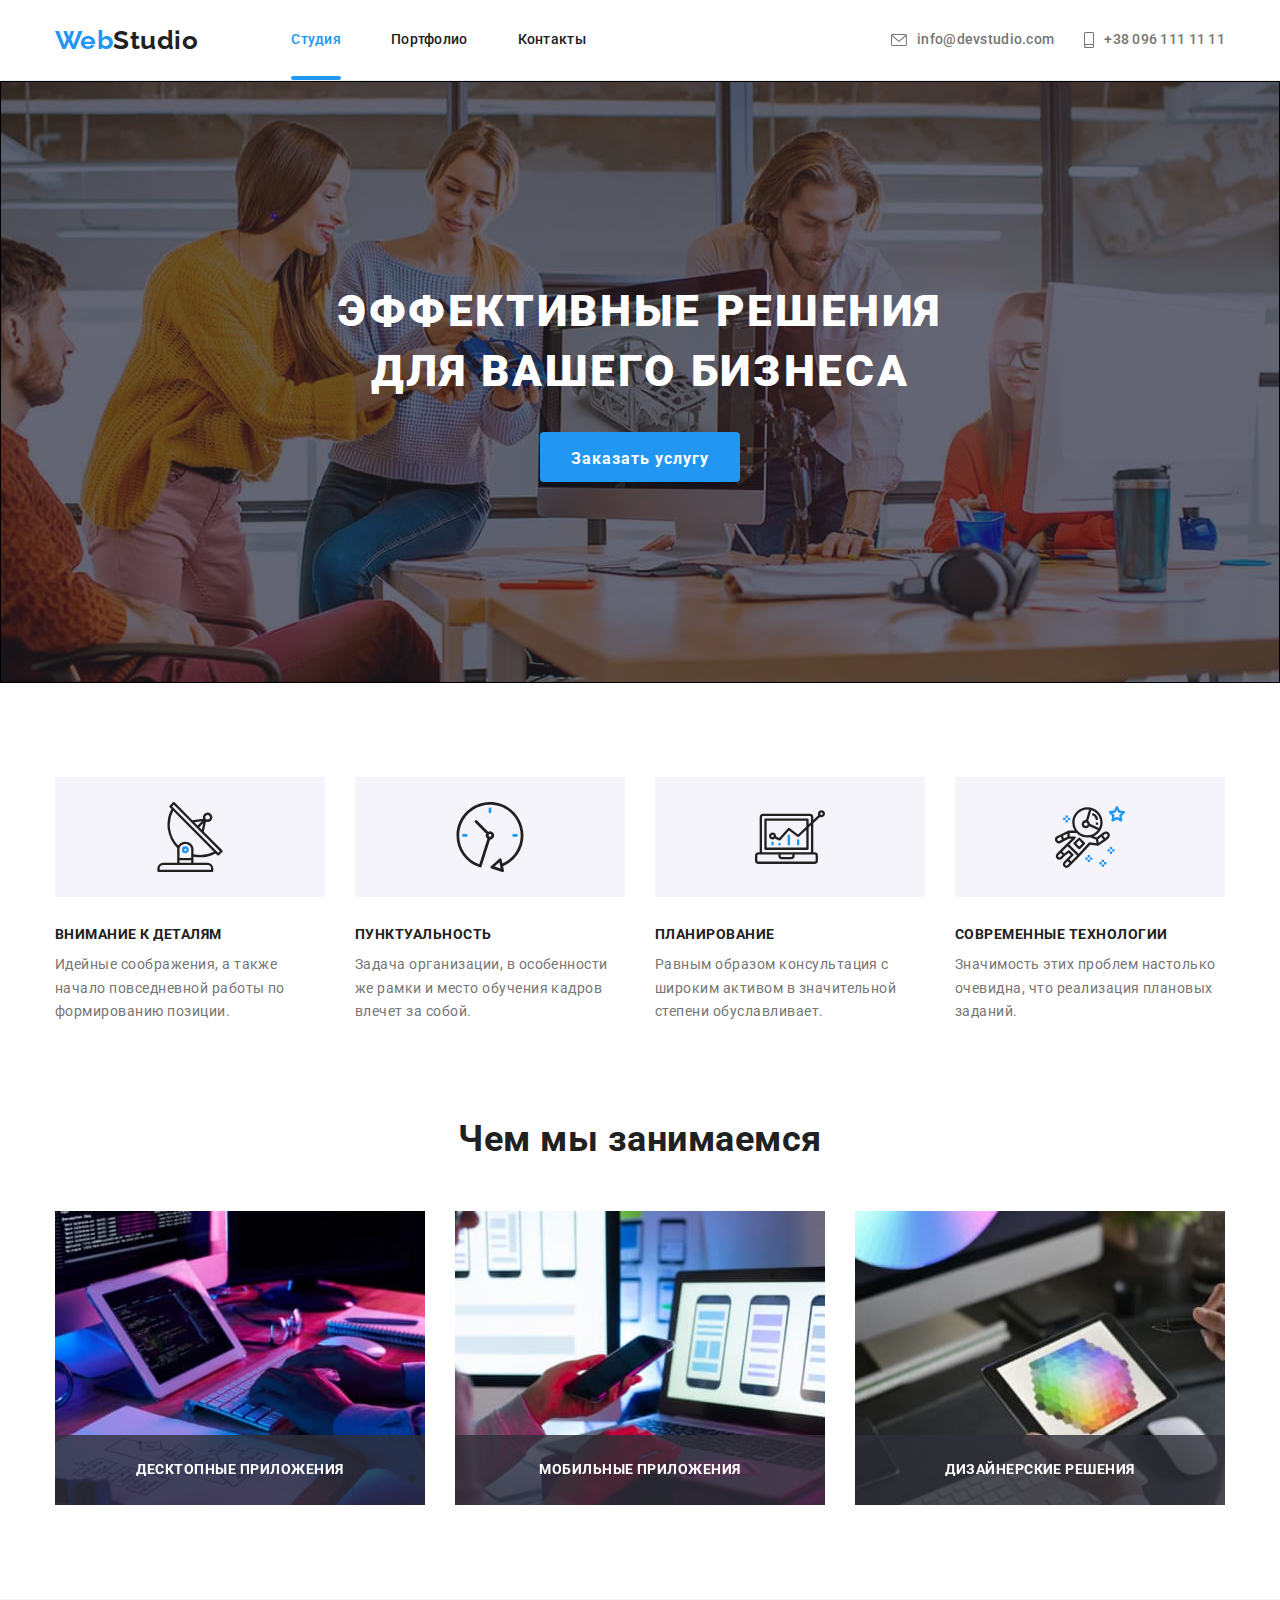
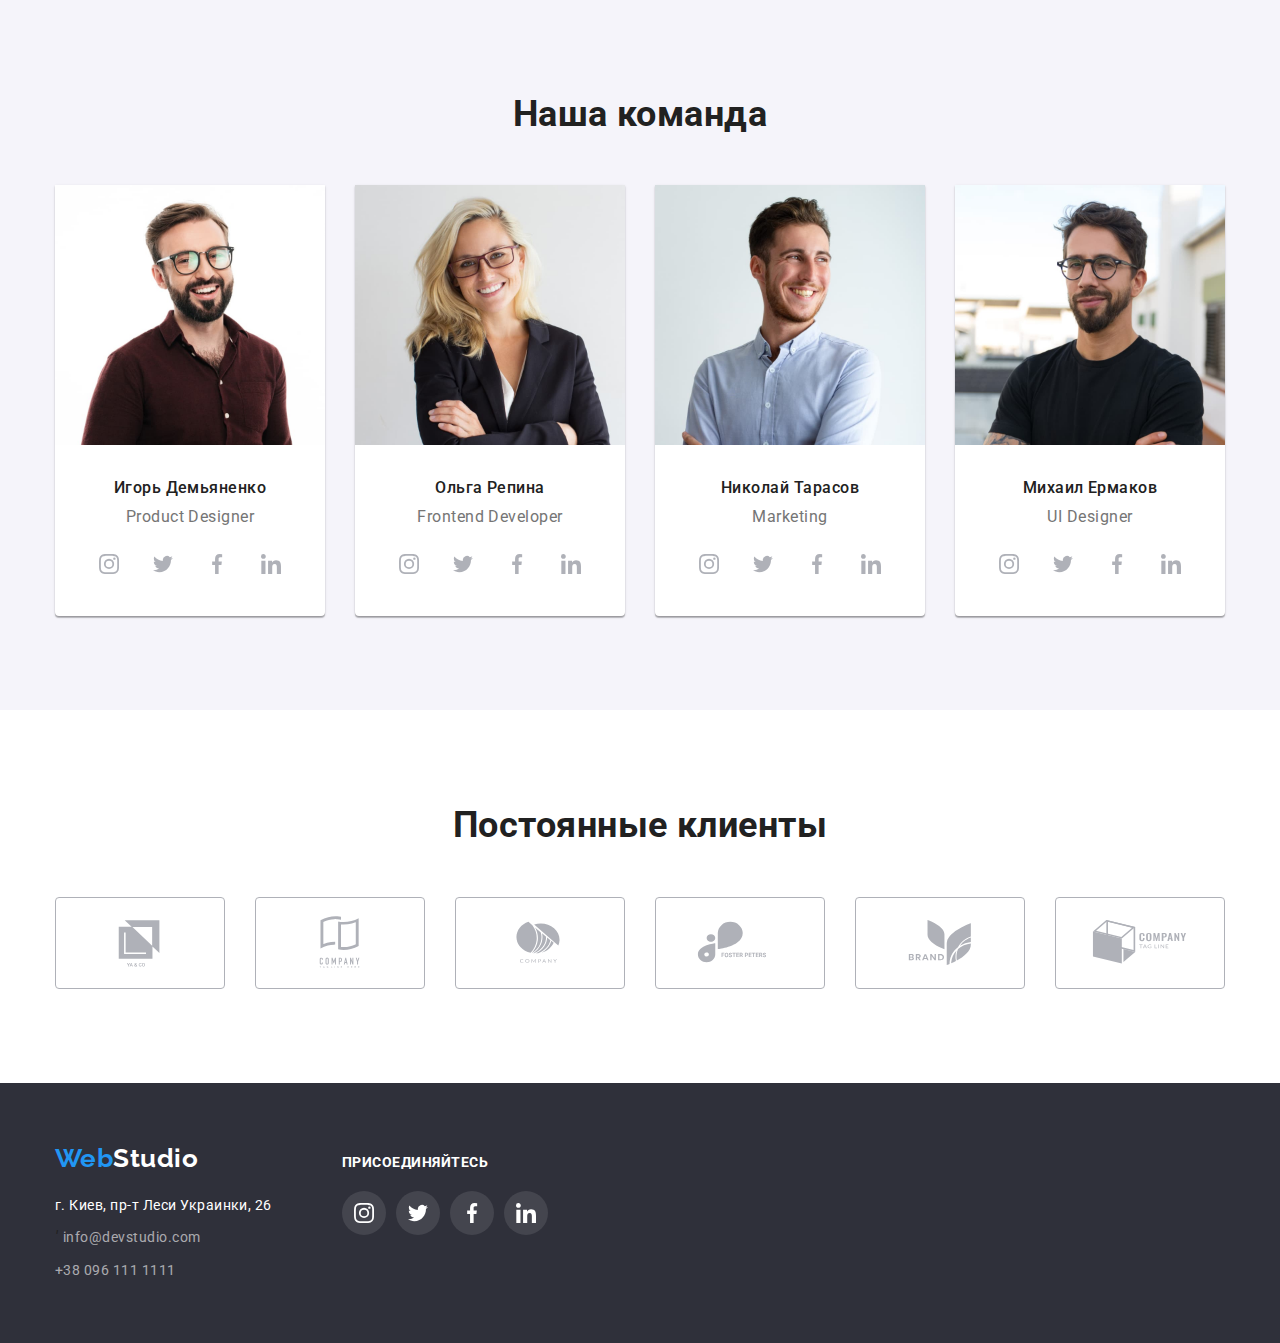
==== commit bc678f06: "Final" ====
--- a/index.html
+++ b/index.html
@@ -14,26 +14,26 @@
 <body>
     <!-- Шапка-->
     <header class="header-page">
-        <div class="container logo-nav-contacts">
-            <nav class="logo-nav">
-                <a href="./index.html" class="logo"><span class="logostyle">Web</span>Studio</a>
+        <div class="header-page__meta container ">
+            <nav class="header-page__nav">
+                <a href="./index.html" class="logo"><span class="logo__style">Web</span>Studio</a>
                 <ul class="site-nav list">
-                    <li class="site-nav-item"><a href="./index.html" class="link current">Студия</a></li>
-                    <li class="site-nav-item"><a href="./portfolio.html" class="link">Портфолио</a></li>
-                    <li class="site-nav-item"><a href="./contacts.html" class="link">Контакты</a></li>
+                    <li class="site-nav__item"><a href="./index.html" class="site-nav__link current">Студия</a></li>
+                    <li class="site-nav__item"><a href="./portfolio.html" class="site-nav__link">Портфолио</a></li>
+                    <li class="site-nav__item"><a href="./contacts.html" class="site-nav__link">Контакты</a></li>
                 </ul>
             </nav>
-                <ul class="header-address list">
-                    <li class="contact-item">
-                        <a href="mailto:info@devstudio.com" class="header-contact">
-                            <svg class="contact-icon" width="16" height="12">
+                <ul class="contact list">
+                    <li class="contact__item">
+                        <a href="mailto:info@devstudio.com" class="contact__link">
+                            <svg class="contact__icon" width="16" height="12">
                                 <use href="./images/icon.svg#icon-mail" ></use>
                             </svg>
                             info@devstudio.com</a>
                     </li>
-                    <li class="contact-item">
-                        <a href="tel:+380961111111" class="header-contact">
-                            <svg class="contact-icon" width="10" height="16">
+                    <li class="contact__item">
+                        <a href="tel:+380961111111" class="contact__link">
+                            <svg class="contact__icon" width="10" height="16">
                                 <use href="./images/icon.svg#icon-mobile"></use>
                             </svg>
                             +38 096 111 11 11</a>
@@ -51,280 +51,284 @@
         <!-- Modal / Модальное окно -->
             <div class="backdrop is-hidden" data-modal>
                 <div class="modal">
-                    <button class="button-close" data-modal-close>
-                        <svg class="button-icon-close" width="11" height="11">
+                    <button class="modal__button" data-modal-close>
+                        <svg class="modal__icon" width="18" height="18">
                             <use href="./images/icon.svg#icon-close"></use>
                         </svg>
                     </button>
                 </div>
             </div>
         <!-- Work / Наши преймущества (с условным заголовком) -->
-        <section class="section work">
+        <section class="work section">
+            <div class="work__meta container">
+                <h2 class="visually-hidden">Наши преймущества</h2>
+                <ul class="work__list">
+                    <li class="work__item">
+                        <div class="work__image">
+                            <svg class="work__icon" width="70" height="70">
+                                <use href="./images/icon.svg#icon-antenna"></use>
+                            </svg>
+                        </div>
+                        <h3 class="work__title">Внимание к деталям</h3>
+                        <p class="work__description">Идейные соображения, а также начало повседневной работы по формированию
+                            позиции.
+                        </p>
+                    </li>
+                    <li class="work__item">
+                        <div class="work__image">
+                            <svg class="work__icon" width="70" height="70">
+                                <use href="./images/icon.svg#icon-clock"></use>
+                            </svg>
+                        </div>
+                        <h3 class="work__title">Пунктуальность</h3>
+                        <p class="work__description">Задача организации, в особенности же рамки и место обучения кадров влечет
+                            за
+                            собой.</p>
+                    </li>
+                    <li class="work__item">
+                        <div class="work__image">
+                            <svg class="work__icon" width="70" height="70">
+                                <use href="./images/icon.svg#icon-diagram"></use>
+                            </svg>
+                        </div>
+                        <h3 class="work__title">Планирование</h3>
+                        <p class="work__description">Равным образом консультация с широким активом в значительной степени
+                            обуславливает.</p>
+                    </li>
+                    <li class="work__item">
+                        <div class="work__image">
+                            <svg class="work__icon" width="70" height="70">
+                                <use href="./images/icon.svg#icon-astronaut"></use>
+                            </svg>
+                        </div>
+                        <h3 class="work__title">Современные технологии</h3>
+                        <p class="work__description">Значимость этих проблем настолько очевидна, что реализация плановых
+                            заданий.</p>
+                    </li>
+                </ul>
+            </div>
+        </section>
+        <!-- About / Чем мы занимаемся -->
+        <section class="about section">
+            <div class="about__meta container">
+                <h2 class="section__title">Чем мы занимаемся</h2>
+                <ul class="about__list">
+                    <li class="about__item">
+                        <img src="./images/box1.jpg" class="about__image" alt="image programer is working" width="370" />
+                        <h3 class="about__subject">Десктопные приложения</h3>
+                    </li>
+                    <li class="about__item">
+                        <img src="./images/box2.jpg" class="about__image"
+                            alt="designers are developing application for smartphones-" width="370" />
+                        <h3 class="about__subject">Мобильные приложения</h3>
+                    </li>
+                    <li class="about__item">
+                        <img src="./images/box3.jpg" class="about__image" alt="creative artist web-design is working-"
+                            width="370" />
+                        <h3 class="about__subject">Дизайнерские решения</h3>
+                    </li>
+                </ul>
+            </div>
+        </section>
+            <!-- Our team / Наша команда -->
+        <section class="team section">
         <div class="container">
-            <h2 class="visually-hidden">Наши преймущества</h2>
-            <ul class="work list">
-                <li class="work-item">
-                    <div class="button-work">
-                        <svg class="button-icon-work" width="70" height="70">
-                            <use href="./images/icon.svg#icon-antenna"></use>
-                        </svg>
+            <h2 class="section__title">Наша команда</h2>
+            <ul class="team__list">
+                <li class="team__item" >
+                    <img src="./images/pdesigner.jpg" alt="Игорь Демьяненко" class="team__image" width="270"/>
+                    <div class="team__thumbs">
+                        <h3 class="team__name">Игорь Демьяненко</h3>
+                        <p class="team__speciality">Product Designer</p>
+                        <ul class="social-link list">
+                            <li class="social-link__item">
+                                <a href="" class="social-link__button">
+                                    <svg class="social-link__icon" width="20" height="20">
+                                        <use href="./images/icon.svg#icon-instagram"></use>
+                                    </svg>
+                                </a>
+                            </li>
+                            <li class="social-link__item">
+                                <a href="" class="social-link__button">
+                                    <svg class="social-link__icon" width="20" height="20">
+                                        <use href="./images/icon.svg#icon-twitter"></use>
+                                    </svg>
+                                </a>
+                            </li>
+                            <li class="social-link__item">
+                                <a href="" class="social-link__button">
+                                    <svg class="social-link__icon" width="20" height="20">
+                                        <use href="./images/icon.svg#icon-facebook"></use>
+                                    </svg>
+                                </a>
+                            </li>
+                            <li class="social-link__item">
+                                <a href="" class="social-link__button">
+                                    <svg class="social-link__icon" width="20" height="20">
+                                        <use href="./images/icon.svg#icon-linkedin"></use>
+                                    </svg>
+                                </a>
+                            </li>
+                        </ul>
                     </div>
-                    <h3 class="work-title">Внимание к деталям</h3>
-                    <p class="work-description">Идейные соображения, а также начало повседневной работы по формированию позиции.
-                    </p>
-                </li>
-                <li class="work-item">
-                    <div class="button-work">
-                        <svg class="button-icon-work" width="70" height="70">
-                            <use href="./images/icon.svg#icon-clock"></use>
-                        </svg>
+                </li>
+                <li class="team__item">
+                    <img src="./images/developer.jpg" alt="Ольга Репина" class="team__image" width="270"/>
+                    <div class="team__thumbs">
+                        <h3 class="team__name">Ольга Репина</h3>
+                        <p class="team__speciality">Frontend Developer</p>
+                        <ul class="social-link list">
+                            <li class="social-link__item">
+                                <a href="" class="social-link__button">
+                                    <svg class="social-link__icon" width="20" height="20">
+                                        <use href="./images/icon.svg#icon-instagram"></use>
+                                    </svg>
+                                </a>
+                            </li>
+                            <li class="social-link__item">
+                                <a href="" class="social-link__button">
+                                    <svg class="social-link__icon" width="20" height="20">
+                                        <use href="./images/icon.svg#icon-twitter"></use>
+                                    </svg>
+                                </a>
+                            </li>
+                            <li class="social-link__item">
+                                <a href="" class="social-link__button">
+                                    <svg class="social-link__icon" width="20" height="20">
+                                        <use href="./images/icon.svg#icon-facebook"></use>
+                                    </svg>
+                                </a>
+                            </li>
+                            <li class="social-link__item">
+                                <a href="" class="social-link__button">
+                                    <svg class="social-link__icon" width="20" height="20">
+                                        <use href="./images/icon.svg#icon-linkedin"></use>
+                                    </svg>
+                                </a>
+                            </li>
+                        </ul>
                     </div>
-                    <h3 class="work-title">Пунктуальность</h3>
-                    <p class="work-description">Задача организации, в особенности же рамки и место обучения кадров влечет за
-                        собой.</p>
-                </li>
-                <li class="work-item">
-                    <div class="button-work">
-                        <svg class="button-icon-work" width="70" height="70">
-                            <use href="./images/icon.svg#icon-diagram"></use>
-                        </svg>
+                </li>
+                <li class="team__item">
+                    <img src="./images/marketing.jpg" alt="Николай Тарасов" class="team__image" width="270"/>
+                    <div class="team__thumbs">
+                        <h3 class="team__name">Николай Тарасов</h3>
+                        <p class="team__speciality">Marketing</p>
+                        <ul class="social-link list">
+                            <li class="social-link__item">
+                                <a href="" class="social-link__button">
+                                    <svg class="social-link__icon" width="20" height="20">
+                                        <use href="./images/icon.svg#icon-instagram"></use>
+                                    </svg>
+                                </a>
+                            </li>
+                            <li class="social-link__item">
+                                <a href="" class="social-link__button">
+                                    <svg class="social-link__icon" width="20" height="20">
+                                        <use href="./images/icon.svg#icon-twitter"></use>
+                                    </svg>
+                                </a>
+                            </li>
+                            <li class="social-link__item">
+                                <a href="" class="social-link__button">
+                                    <svg class="social-link__icon" width="20" height="20">
+                                        <use href="./images/icon.svg#icon-facebook"></use>
+                                    </svg>
+                                </a>
+                            </li>
+                            <li class="social-link__item">
+                                <a href="" class="social-link__button">
+                                    <svg class="social-link__icon" width="20" height="20">
+                                        <use href="./images/icon.svg#icon-linkedin"></use>
+                                    </svg>
+                                </a>
+                            </li>
+                        </ul>
                     </div>
-                    <h3 class="work-title">Планирование</h3>
-                    <p class="work-description">Равным образом консультация с широким активом в значительной степени
-                        обуславливает.</p>
-                </li>
-                <li class="work-item">
-                    <div class="button-work">
-                        <svg class="button-icon-work" width="70" height="70">
-                            <use href="./images/icon.svg#icon-astronaut"></use>
-                        </svg>
+                </li>
+                <li class="team__item">
+                    <img src="./images/uideveloper.jpg" alt="Михаил Ермаков" class="team__image" width="270"/>
+                    <div class="team__thumbs">
+                        <h3 class="team__name">Михаил Ермаков</h3>
+                        <p class="team__speciality">UI Designer</p>
+                        <ul class="social-link list">
+                            <li class="social-link__item">
+                                <a href="" class="social-link__button">
+                                    <svg class="social-link__icon" width="20" height="20">
+                                        <use href="./images/icon.svg#icon-instagram"></use>
+                                    </svg>
+                                </a>
+                            </li>
+                            <li class="social-link__item">
+                                <a href="" class="social-link__button">
+                                    <svg class="social-link__icon" width="20" height="20">
+                                        <use href="./images/icon.svg#icon-twitter"></use>
+                                    </svg>
+                                </a>
+                            </li>
+                            <li class="social-link__item">
+                                <a href="" class="social-link__button">
+                                    <svg class="social-link__icon" width="20" height="20">
+                                        <use href="./images/icon.svg#icon-facebook"></use>
+                                    </svg>
+                                </a>
+                            </li>
+                            <li class="social-link__item">
+                                <a href="" class="social-link__button">
+                                    <svg class="social-link__icon" width="20" height="20">
+                                        <use href="./images/icon.svg#icon-linkedin"></use>
+                                    </svg>
+                                </a>
+                            </li>
+                        </ul>
                     </div>
-                    <h3 class="work-title">Современные технологии</h3>
-                    <p class="work-description">Значимость этих проблем настолько очевидна, что реализация плановых заданий.</p>
                 </li>
             </ul>
         </div>
         </section>
-        <!-- About / Чем мы занимаемся -->
-        <section class="section about">
-        <div class="container">
-            <h2 class="section-title">Чем мы занимаемся</h2>
-                <ul class="about list">
-                    <li class="about-item">
-                        <img src="./images/box1.jpg" class="about-image" alt="image programer is working" width="370" />
-                        <h3 class="about-subject">Десктопные приложения</h3>
-                    </li>
-                    <li class="about-item">
-                        <img src="./images/box2.jpg" class="about-image" alt="designers are developing application for smartphones-" width="370"/>
-                        <h3 class="about-subject">Мобильные приложения</h3>
-                    </li>
-                    <li class="about-item">
-                        <img src="./images/box3.jpg" class="about-image" alt="creative artist web-design is working-" width="370"/>
-                        <h3 class="about-subject">Дизайнерские решения</h3>
-                    </li>
-                </ul>
-        </div>
-        </section>
-        <!-- Our team / Наша команда -->
-        <section class="section team">
-        <div class="container">
-            <h2 class="section-title">Наша команда</h2>
-            <ul class="team-box list">
-                <li class="team-item" >
-                    <img src="./images/pdesigner.jpg" alt="Игорь Демьяненко" class="team-image" width="270"/>
-                    <div class="team-thumbs">
-                        <h3 class="our-team">Игорь Демьяненко</h3>
-                        <p class="team-speciality">Product Designer</p>
-                        <ul class="team-social list">
-                            <li class="team-social-item">
-                                <a href="" class="button-team-social">
-                                    <svg class="button-team-icon-social" width="20" height="20">
-                                        <use href="./images/icon.svg#icon-instagram"></use>
-                                    </svg>
-                                </a>
-                            </li>
-                            <li class="team-social-item">
-                                <a href="" class="button-team-social">
-                                    <svg class="button-team-icon-social" width="20" height="20">
-                                        <use href="./images/icon.svg#icon-twitter"></use>
-                                    </svg>
-                                </a>
-                            </li>
-                            <li class="team-social-item">
-                                <a href="" class="button-team-social">
-                                    <svg class="button-team-icon-social" width="20" height="20">
-                                        <use href="./images/icon.svg#icon-facebook"></use>
-                                    </svg>
-                                </a>
-                            </li>
-                            <li class="team-social-item">
-                                <a href="" class="button-team-social">
-                                    <svg class="button-team-icon-social" width="20" height="20">
-                                        <use href="./images/icon.svg#icon-linkedin"></use>
-                                    </svg>
-                                </a>
-                            </li>
-                        </ul>
-                    </div>
-                </li>
-                <li class="team-item">
-                    <img src="./images/developer.jpg" alt="Ольга Репина" class="team-image" width="270"/>
-                    <div class="team-thumbs">
-                        <h3 class="our-team">Ольга Репина</h3>
-                        <p class="team-speciality">Frontend Developer</p>
-                        <ul class="team-social list">
-                            <li class="team-social-item">
-                                <a href="" class="button-team-social">
-                                    <svg class="button-team-icon-social" width="20" height="20">
-                                        <use href="./images/icon.svg#icon-instagram"></use>
-                                    </svg>
-                                </a>
-                            </li>
-                            <li class="team-social-item">
-                                <a href="" class="button-team-social">
-                                    <svg class="button-team-icon-social" width="20" height="20">
-                                        <use href="./images/icon.svg#icon-twitter"></use>
-                                    </svg>
-                                </a>
-                            </li>
-                            <li class="team-social-item">
-                                <a href="" class="button-team-social">
-                                    <svg class="button-team-icon-social" width="20" height="20">
-                                        <use href="./images/icon.svg#icon-facebook"></use>
-                                    </svg>
-                                </a>
-                            </li>
-                            <li class="team-social-item">
-                                <a href="" class="button-team-social">
-                                    <svg class="button-team-icon-social" width="20" height="20">
-                                        <use href="./images/icon.svg#icon-linkedin"></use>
-                                    </svg>
-                                </a>
-                            </li>
-                        </ul>
-                    </div>
-                </li>
-                <li class="team-item">
-                    <img src="./images/marketing.jpg" alt="Николай Тарасов" class="team-image" width="270"/>
-                    <div class="team-thumbs">
-                        <h3 class="our-team">Николай Тарасов</h3>
-                        <p class="team-speciality">Marketing</p>
-                        <ul class="team-social list">
-                            <li class="team-social-item">
-                                <a href="" class="button-team-social">
-                                    <svg class="button-team-icon-social" width="20" height="20">
-                                        <use href="./images/icon.svg#icon-instagram"></use>
-                                    </svg>
-                                </a>
-                            </li>
-                            <li class="team-social-item">
-                                <a href="" class="button-team-social">
-                                    <svg class="button-team-icon-social" width="20" height="20">
-                                        <use href="./images/icon.svg#icon-twitter"></use>
-                                    </svg>
-                                </a>
-                            </li>
-                            <li class="team-social-item">
-                                <a href="" class="button-team-social">
-                                    <svg class="button-team-icon-social" width="20" height="20">
-                                        <use href="./images/icon.svg#icon-facebook"></use>
-                                    </svg>
-                                </a>
-                            </li>
-                            <li class="team-social-item">
-                                <a href="" class="button-team-social">
-                                    <svg class="button-team-icon-social" width="20" height="20">
-                                        <use href="./images/icon.svg#icon-linkedin"></use>
-                                    </svg>
-                                </a>
-                            </li>
-                        </ul>
-                    </div>
-                </li>
-                <li class="team-item">
-                    <img src="./images/uideveloper.jpg" alt="Михаил Ермаков" class="team-image" width="270"/>
-                    <div class="team-thumbs">
-                        <h3 class="our-team">Михаил Ермаков</h3>
-                        <p class="team-speciality">UI Designer</p>
-                        <ul class="team-social list">
-                            <li class="team-social-item">
-                                <a href="" class="button-team-social">
-                                    <svg class="button-team-icon-social" width="20" height="20">
-                                        <use href="./images/icon.svg#icon-instagram"></use>
-                                    </svg>
-                                </a>
-                            </li>
-                            <li class="team-social-item">
-                                <a href="" class="button-team-social">
-                                    <svg class="button-team-icon-social" width="20" height="20">
-                                        <use href="./images/icon.svg#icon-twitter"></use>
-                                    </svg>
-                                </a>
-                            </li>
-                            <li class="team-social-item">
-                                <a href="" class="button-team-social">
-                                    <svg class="button-team-icon-social" width="20" height="20">
-                                        <use href="./images/icon.svg#icon-facebook"></use>
-                                    </svg>
-                                </a>
-                            </li>
-                            <li class="team-social-item">
-                                <a href="" class="button-team-social">
-                                    <svg class="button-team-icon-social" width="20" height="20">
-                                        <use href="./images/icon.svg#icon-linkedin"></use>
-                                    </svg>
-                                </a>
-                            </li>
-                        </ul>
-                    </div>
-                </li>
-            </ul>
-        </div>
-        </section>
-        
         <!-- Clients / Постоянные клиенты -->
-        <section class="section clients">
-            <div class="container">
-                <h2 class="section-title">Постоянные клиенты</h2>
-                <ul class="clients list">
-                    <li class="clients-item">
-                        <a class="button-clients">
-                            <svg class="button-icon-clients" width="170" height="92">
+        <section class="clients section">
+            <div class="clients__meta container">
+                <h2 class="section__title">Постоянные клиенты</h2>
+                <ul class="clients__list">
+                    <li class="clients__item">
+                        <a class="clients__button">
+                            <svg class="clients__icon" width="170" height="92">
                                 <use href="./images/icon.svg#icon-logo1"></use>
                             </svg>
                         </a>
                     </li>
-                    <li class="clients-item">
-                        <a class="button-clients">
-                            <svg class="button-icon-clients" width="170" height="92">
+                    <li class="clients__item">
+                        <a class="clients__button">
+                            <svg class="clients__icon" width="170" height="92">
                                 <use href="./images/icon.svg#icon-logo2"></use>
                             </svg>
                         </a>
                     </li>
-                    <li class="clients-item">
-                        <a class="button-clients">
-                            <svg class="button-icon-clients" width="170" height="92">
+                    <li class="clients__item">
+                        <a class="clients__button">
+                            <svg class="clients__icon" width="170" height="92">
                                 <use href="./images/icon.svg#icon-logo3"></use>
                             </svg>
                         </a>
                     </li>
-                    <li class="clients-item">
-                        <a class="button-clients">
-                            <svg class="button-icon-clients" width="170" height="92">
+                    <li class="clients__item">
+                        <a class="clients__button">
+                            <svg class="clients__icon" width="170" height="92">
                                 <use href="./images/icon.svg#icon-logo4"></use>
                             </svg>
                         </a>
                     </li>
-                    <li class="clients-item">
-                        <a class="button-clients">
-                            <svg class="button-icon-clients" width="170" height="92">
+                    <li class="clients__item">
+                        <a class="clients__button">
+                            <svg class="clients__icon" width="170" height="92">
                                 <use href="./images/icon.svg#icon-logo5"></use>
                             </svg>
                         </a>
                     </li>
-                    <li class="clients-item">
-                        <a class="button-clients">
-                            <svg class="button-icon-clients" width="170" height="92">
+                    <li class="clients__item">
+                        <a class="clients__button">
+                            <svg class="clients__icon" width="170" height="92">
                                 <use href="./images/icon.svg#icon-logo6"></use>
                             </svg>
                         </a>
@@ -334,54 +338,56 @@
         </section>
     </main>
 <!--подвал-->
-        <footer class="footer-main">
-            <div class="container footer">
-                <div class="footer-logo-address">
-                <a href="./index.html" class="logo"><span class="logostyle">Web</span>Studio</a>
-                <address class="footer-address">
-                    <ul class="address list">
-                        <li class="address-item"><a href="" class="location">г. Киев, пр-т Леси Украинки, 26</a></li>
-                        <li class="address-item"><a href="mailto:info@devstudio.com" class="footer-contacts">info@devstudio.com</a></li>
-                        <li class="address-item"><a href="tel:+380961111111" class="footer-contacts">+38 096 111 11 11</a></li>
-                    </ul>
-                </address>
-                </div>
-                <div class="footer-social">
-                    <h3 class="social-title">Присоединяйтесь</h3>
-                    <ul class="social list">
-                        <li class="social-item">
-                            <button class="button-social">
-                                <svg class="button-icon-social" width="20" height="20">
-                                    <use href="./images/icon.svg#icon-instagram"></use>
-                                </svg>
-                            </button>
-                        </li>
-                        <li class="social-item">
-                            <button class="button-social">
-                                <svg class="button-icon-social" width="20" height="20">
-                                    <use href="./images/icon.svg#icon-twitter"></use>
-                                </svg>
-                            </button>
-                        </li>
-                        <li class="social-item">
-                            <button class="button-social">
-                                <svg class="button-icon-social" width="20" height="20">
-                                    <use href="./images/icon.svg#icon-facebook"></use>
-                                </svg>
-                            </button>
-                        </li>
-                        <li class="social-item">
-                            <button class="button-social">
-                                <svg class="button-icon-social" width="20" height="20">
-                                    <use href="./images/icon.svg#icon-linkedin"></use>
-                                </svg>
-                            </button>
-                        </li>
-                    </ul>
-                </div>
-            </div>
-        </footer>
-
+<footer class="page-footer">
+    <div class="page-footer__container">
+        <div class="page-footer__meta">
+            <a href="./index.html" class="logo"><span class="logo__style">Web</span>Studio</a>
+            <address class="address">
+                <ul class="address__list">
+                    <li class="address__item">
+                        <a href="" class="address__location">г. Киев, пр-т Леси Украинки, 26</a></li>
+                    <li class="address__item">'
+                        <a href="mailto:info@devstudio.com" class="address__contacts">info@devstudio.com</a></li>
+                    <li class="address__item">
+                        <a href="tel:+380961111111" class="address__contacts">+38 096 111 1111</a></li>
+                </ul>
+            </address>
+        </div>
+        <div class="page-footer__network">
+            <h3 class="page-footer__title">Присоединяйтесь</h3>
+            <ul class="social-link list">
+                <li class="social-link__item">
+                    <button class="social-link__button social-link__button--footer">
+                        <svg class="social-link__icon" width="20" height="20">
+                            <use href="./images/icon.svg#icon-instagram"></use>
+                        </svg>
+                    </button>
+                </li>
+                <li class="social-link__item">
+                    <button class="social-link__button social-link__button--footer">
+                        <svg class="social-link__icon" width="20" height="20">
+                            <use href="./images/icon.svg#icon-twitter"></use>
+                        </svg>
+                    </button>
+                </li>
+                <li class="social-link__item">
+                    <button class="social-link__button social-link__button--footer">
+                        <svg class="social-link__icon" width="20" height="20">
+                            <use href="./images/icon.svg#icon-facebook"></use>
+                        </svg>
+                    </button>
+                </li>
+                <li class="social-link__item">
+                    <button class="social-link__button social-link__button--footer">
+                        <svg class="social-link__icon" width="20" height="20">
+                            <use href="./images/icon.svg#icon-linkedin"></use>
+                        </svg>
+                    </button>
+                </li>
+            </ul>
+        </div>
+    </div>
+</footer>
     <script src="./js/modal.js"></script>
     </body>
 </html>--- a/css/styles.css
+++ b/css/styles.css
@@ -32,7 +32,7 @@
     padding-bottom: 94px;
 }
 /* Загаловки секций*/
-.section-title {
+.section__title {
     margin-top: 0;
     margin-bottom: 50px;
     text-align: center;
@@ -55,56 +55,52 @@
     line-height: 1.19;
     text-decoration: none;
 }
-.logostyle {
+.logo__style {
     color: var(--accent-color)
 }
 /*Шапка*/
-.logo-nav-contacts {
+.header-page__meta {
     display: flex;
     align-items: center;
 }
 /*Навигация в шапке*/
-.logo-nav {
-    display: flex;
-    align-items: center;
-}
-
-.link {
+.header-page__nav {
+    display: flex;
+    align-items: center;
+}
+.site-nav {
+    display: flex;
+    margin-left: 93px;
+}
+.site-nav__link {
     color: var(--primary-text-color);
     font-size: 14px;
     font-weight: 500;
     line-height: 1.14;
     letter-spacing: 0.02em;
     text-decoration: none;
-}
-.site-nav {
-    display: flex;
-    margin-left: 93px;
-}
-    .site-nav-item {
-    margin-right: 50px;
-}
-/*второй вариант отступа(для конспекта)
-.site-nav .item:not(:last-child)
-margin-rigth:40px; 
-----------------------------*/
-
-.site-nav .link {
     display: block;
     padding-top: 32px;
     padding-bottom: 32px;
     transition: color 250ms cubic-bezier(0.4, 0, 0.2, 1);
 }
-.site-nav .link:hover,
-.site-nav .link:focus {
+.site-nav__item {
+    margin-right: 50px;
+}
+.site-nav__item:last-child {
+    margin-right: 0;
+}
+
+.site-nav__link:hover,
+.site-nav__link:focus {
     color: var(--accent-color);
     
 }
-.site-nav .link.current {
+.site-nav__link.current {
     color: var(--accent-color);
     position: relative;
 }
-.site-nav .link.current::after {
+.site-nav__link.current::after {
     position: absolute;
     content: "";
     bottom: 0;
@@ -115,15 +111,15 @@
     background-color: var(--accent-color);
 }
 /* Контакты в шапке */
-.header-address {
+.contact {
     display: flex;
     margin-left: auto;
     align-items: center;
 }
-.header-address .contact-item+.contact-item {
+.contact .contact__item+.contact__item {
     margin-left: 30px;
 }
-.header-contact {
+.contact__link {
     display: flex;
     font-size: 14px;
     font-weight: 500;
@@ -137,17 +133,17 @@
     padding-bottom: 32px;
     transition: color 250ms cubic-bezier(0.4, 0, 0.2, 1);
 }
-.header-contact:hover,
-.header-contact:focus {
+.contact__link:hover,
+.contact__link:focus {
     color: var(--accent-color)
 }
-.contact-icon {
+.contact__icon {
     margin-right: 10px;
     fill: currentColor; 
     vertical-align:middle;
 }
 /* Hero / Эффективные решения */
-.section.hero { 
+.hero {
     background-repeat: no-repeat;
     background-position: center;
     background-size: cover;
@@ -158,16 +154,15 @@
     padding: 200px 0;
     margin-left: auto;
     margin-right: auto;
-    background-image: linear-gradient(
-        to right,
-    rgba(47, 48, 58, 0.4),
-    rgba(47, 48, 58, 0.4)),
-    url(../images/main-img.jpg);
+    background-image: linear-gradient(to right,
+            rgba(47, 48, 58, 0.4),
+            rgba(47, 48, 58, 0.4)),
+        url(../images/main-img.jpg);
 }
 .hero-title {
     margin-top: 0;
     margin-bottom: 0;
-    color: var(--primary-white-color);
+    color: #ffffff;
     font-weight: 900;
     font-size: 44px;
     line-height: 1.36;
@@ -184,14 +179,14 @@
     font-size: 16px;
     line-height: 1.88;
     letter-spacing: 0.06em;
-    text-align: center;
     text-decoration: none;
     box-shadow: 0px 4px 4px rgba(0, 0, 0, 0.15);
     border-radius: 4px;
     border-color: transparent;
-    padding: 10px 32px;
+    padding: 10px;
+    margin-top: 30px;
+    height: 50px;
     min-width: 200px;
-    margin-top: 30px;
     cursor: pointer;
 }
 /* Hidden */
@@ -208,40 +203,106 @@
     clip: rect(0 0 0 0);
     overflow: hidden;
 }
+/* Модальное окно */
+.backdrop {
+    position: fixed;
+    top: 0;
+    left: 0;
+    width: 100%;
+    height: 100%;
+    background-color: rgba(0, 0, 0, 0.2);
+
+    transition: opacity 250ms cubic-bezier(0.4, 0, 0.2, 1);
+}
+
+.backdrop.is-hidden {
+    opacity: 0;
+    pointer-events: none;
+}
+
+.backdrop.is-hidden .modal {
+    transform: translate(-50%, -80%) scale(0.39);
+}
+
+.modal {
+    position: absolute;
+    top: 50%;
+    left: 50%;
+    opacity: 1;
+    min-width: 528px;
+    min-height: 581px;
+    background-color: #ffffff;
+    box-shadow: 0px 1px 3px rgba(0, 0, 0, 0.12),
+        0px 1px 1px rgba(0, 0, 0, 0.14),
+        0px 2px 1px rgba(0, 0, 0, 0.2);
+    border-radius: 4px;
+    transform: translate(-50%, -50%) scale(1);
+    transition: transform 1000ms cubic-bezier(0.4, 0, 0.2, 1),
+        opacity 250ms cubic-bezier(0.4, 0, 0.2, 1);
+}
+/* Модальная кнопка close  */
+.modal__button {
+    position: absolute;
+    display: flex;
+    align-items: center;
+    justify-content: center;
+    padding: 0;
+    right: 8px;
+    top: 8px;
+    border-radius: 50%;
+    border: 1px solid rgba(0, 0, 0, 0.1);
+    color: #000000;
+    background: #ffffff;
+    width: 30px;
+    height: 30px;
+    cursor: pointer;
+}
+
+.modal__button:hover,
+.modal__button:focus {
+    color: var(--accent-color);
+}
+
+.modal__icon {
+    fill: currentColor;
+    width: 18px;
+    height: 18px;
+    justify-content: center;
+}
 /* Work / Наши преймущества (с условным заголовком) */
-.section.work{
-    margin-top: 0;
-    margin-bottom: 0;
-    padding-top: 94px;
+.work {
     padding-bottom: 0;
-    background-color: #ffffff;
-}
-.work {
-    display: flex;
-}
-.work-item {
+}
+.work__list {
+    display: flex;
+    list-style: none;
+    padding: 0;
+    margin: 0;
+}
+.work__item {
     margin-right: 30px;
 }
-.work-item:last-child {
-    margin-right: 0;
-}
-
-.button-work {
+.work__item:last-child {
+    margin-right: 0;
+}
+.work__image {
     background-color: #F5F4FA;
-    display: flex;
     width: 270px;
     height: 120px;
     border: none;
     margin-bottom: 30px;
     padding: 0;
+    display: flex;
     align-items: center;
     justify-content: center;
 }
-.button-icon-work {
+
+.work__icon {
     width: 70px;
     height: 70px;
 }
-.work-title {
+
+.work__title {
     font-weight: 700;
     font-size: 14px;
     line-height: 1.14;
@@ -249,7 +310,8 @@
     margin-top: 0;
     margin-bottom: 10px;
 }
-.work-description {
+
+.work__description {
     margin-top: 0;
     margin-bottom: 0;
     font-size: 14px;
@@ -258,19 +320,21 @@
     color: var(--secondary-text-color);
 }
 /* About / Чем мы занимаемся */
-.about {
-    display: flex;
-}
-
-.about-item {
+.about__list {
+    display: flex;
+    list-style: none;
+    padding: 0;
+    margin: 0;
+}
+.about__item {
     margin-right: 30px;
     position: relative;
     display: flex;
 }
-.about-item:last-child {
-    margin-right: 0;
-}
-.about-subject {
+.about__item:last-child {
+    margin-right: 0;
+}
+.about__subject {
     position: absolute;
     left: 0;
     bottom: 0;
@@ -287,17 +351,20 @@
     color: #FFFFFF;
 }
 /* Изображения для about */
-.about-image {
+.about__image {
     width: 370px;
 }
 /* Our team / Наша команда*/
-.section.team {
+.team {
     background-color: #F5F4FA;
 }
-.team-box {
-    display: flex;
-}
-.team-item {
+.team__list {
+    display: flex;
+    list-style: none;
+    padding: 0;
+    margin: 0;
+}
+.team__item {
     width: 270px;
     margin-top: 0;
     margin-bottom: 0;
@@ -308,17 +375,21 @@
                 0px 2px 1px rgba(0, 0, 0, 0.2);
     border-radius: 0px 0px 4px 4px;
 }
-.team-item:last-child {
-    margin-right: 0;
-}
-.our-team {
+.team__item:last-child {
+    margin-right: 0;
+}
+.team__thumbs {
+    padding: 30px 32px;
+    text-align: center;
+}
+.team__name {
     margin-top: 0;
     margin-bottom: 10px;
     font-size: 16px;
     font-weight: 500;
     line-height: 1.17;
 }
-.team-speciality {
+.team__speciality {
     margin-top: 0;
     margin-bottom: 16px;
     font-size: 16px;
@@ -326,100 +397,116 @@
     line-height: 1.17;
     color: var(--secondary-text-color);
 }
-.team-thumbs {
-    padding-top: 30px;
-    padding-bottom: 30px;
-    padding-left: 32px;
-    padding-right: 32px;
-    text-align: center;
-}
 /* Кнопки social link*/
-.team-social.list {
-    display: flex;
-
-}
-.team-social-item {
+.social-link {
+    display: flex;
+}
+.social-link__item {
     display: flex;
     margin-right: 10px;
 }
-.team-social-item:last-child {
-    margin-right: 0;
-}
-.button-team-social {
-    display: flex;
+.social-link__item:last-child {
+    margin-right: 0;
+}
+.social-link__button {
+    display: flex;
+    align-items: center;
+    justify-content: center;
     padding: 0;
     border: none;
+    border-radius: 50%;
     color: var(--primary-icon-color);
-    background: #ffffff;
+    background-color: #ffffff;
     width: 44px;
     height: 44px;
-    align-items: center;
-    justify-content: center;
-    transition: color 250ms cubic-bezier(0.4, 0, 0.2, 1), 
-                background-color 250ms cubic-bezier(0.4, 0, 0.2, 1);
-}
-.button-team-icon-social {
+    transition: color 250ms cubic-bezier(0.4, 0, 0.2, 1), background-color 250ms cubic-bezier(0.4, 0, 0.2, 1);
+}
+.social-link__button:hover {
+    color: #ffffff;
+    background-color: #2196F3;
+}
+.social-link__icon {
     fill: currentColor;
     width: 20px;
     height: 20px;
 }
-.button-team-social:hover {
-    color: #ffffff;
-    background-color: var(--accent-color);
-    border: none;
-    border-radius: 50%;
-}
+
 /* Clients / Постоянные клиенты */
-.clients.list {
-    display: flex;
-}
-.clients-item {
+.clients__list {
+    display: flex;
+    list-style: none;
+    padding: 0;
+    margin: 0;
+}
+
+.clients__icon {
+    fill: currentcolor;
+    width: 106px;
+    height: 60px;
+}
+
+.clients__item {
     margin-right: 30px;
 }
-.clients-item:last-child {
-    margin-right: 0;
-}
-.button-clients {
-    display: flex;
+
+.clients__item:last-child {
+    margin-right: 0;
+}
+
+.clients__button {
+    display: flex;
+    align-items: center;
+    justify-content: center;
     border: 1px solid var(--primary-icon-color);
     border-radius: 4px;
     color: var(--primary-icon-color);
     width: 170px;
     height: 92px;
     cursor: pointer;
-    align-items: center;
-    justify-content: center;
-    transition: color 250ms cubic-bezier(0.4, 0, 0.2, 1),
-                border 250ms cubic-bezier(0.4, 0, 0.2, 1);
-}
-.button-icon-clients {
-    fill: currentcolor;
-    width: 106px;
-    height: 60px;
-}
-.button-clients:hover {
+    transition: color 250ms cubic-bezier(0.4, 0, 0.2, 1), border 250ms cubic-bezier(0.4, 0, 0.2, 1);
+}
+
+.clients__button:hover {
     color: var(--accent-color);
-    border: 1px solid var(--accent-color);
+    border: 1px solid #2196F3;
 }
 /*Подвал*/
-footer {
+.page-footer {
     background-color: var(--secondary-background-color);
     padding: 60px 0;
-}
-.footer-logo-address > .logo {
+
+}
+.page-footer__container {
+    display: flex;
+    flex-direction: row;
+    align-items: baseline;
+    margin: 0 auto;
+    width: 1200px;
+    padding: 0 15px;
+}
+.page-footer__meta {
+    padding: 0;
+    margin-right: 70px;
+}
+.page-footer__meta > .logo {
     color: #ffffff;
 }
-address {
+.address {
     margin-top: 20px;
     margin-bottom: 0;
 }
-.address-item {
+.address__list {
+    list-style: none;
+    padding: 0;
+    margin: 0;
+}
+.address__item {
     margin-bottom: 9px;
 }
-.address-item:last-child {
+.address__item:last-child {
     margin-bottom: 0;
 }
-.location {
+.address__location {
     color: #FFFFFF;
     font-size: 14px;
     font-weight: 400;
@@ -427,7 +514,7 @@
     text-decoration: none;
     font-style: normal;
 }
-.footer-contacts {
+.address__contacts {
     color: rgba(255, 255, 255, 0.6);
     font-size: 14px;
     font-weight: 400;
@@ -436,78 +523,42 @@
     font-style: normal;
 }
 
-.footer-contacts:hover,
-.footer-contacts:focus {
+.address__contacts:hover,
+.address__contacts:focus {
     color: var(--accent-color);
 }
-.footer-main {
-    padding-top: 60px;
-    padding-bottom: 60px;
-}
-.footer {
-    display: flex;
-    flex-direction: row;
-    align-items: baseline;
-}
-.footer-logo-address {
-    padding: 0;
-    margin-right: 70px;
-}
-
-.social-title {
-    margin: 0;
+.page-footer__title {
+    margin-top: 0;
+    margin-bottom: 20px;
     font-weight: 700;
     font-size: 14px;
     line-height: 1.14;
     text-transform: uppercase;
     color: var(--primary-white-color);
-}
-/* Кнопки social link в подвале */
-.social.list {
-    display: flex;
-    margin-top: 20px;
-}
-.social-item {
-    display: flex;
-    margin-right: 10px;
-}
-.social-item:last-child {
-    margin-right: 0;
-}
-.button-social {
-    display: flex;
-    padding: 0;
-    border: none;
-    border-radius: 50%;
+
+}
+.social-link__button--footer {
     color: #ffffff;
     background: rgba(255, 255, 255, 0.1);
-    width: 44px;
-    height: 44px;
-    align-items: center;
+}
+
+/*Портфолио*/
+.portfolio {
+    border: 1px solid #EEEEEE;
+}
+/*Кнопки в портфолио (с условным заголовком)*/
+.type {
+    display: flex;
+    margin-bottom: 34px;
     justify-content: center;
-    transition: background-color 250ms cubic-bezier(0.4, 0, 0.2, 1);
-}
-.button-icon-social {
-    fill: currentcolor;
-    width: 20px;
-    height: 20px;
-}
-.button-social:hover {
-    background-color: var(--accent-color)
-}
-/*Портфолио*/
-.section.project {
-    background-color: #ffffff;
-    border: 1px solid #EEEEEE;
-}
-/*Кнопки в портфолио (с условным заголовком)*/
-.button-type {
-    display: flex;
-    margin-bottom: 34px;
-    margin-top: 0;
-    justify-content: center;
-}
-.button-projects {
+}
+.type__item {
+    margin-right: 8px;
+}
+.type__item:last-child {
+    margin-right: 0;
+}
+.type__button {
     color: var(--primary-text-color);
     background-color: #F5F4FA;
     font-weight: 500;
@@ -518,42 +569,69 @@
     padding: 6px 22px 6px 22px;
     cursor: pointer;
 }
-.button-projects:hover,
-.button-projects:focus {
-    color: var(--primary-white-color);
+
+.type__button:hover,
+.type__button:focus {
+    color: #FFFFFF;
     background-color: var(--accent-color);
 }
-.button-projects.all {
-    color: var(--primary-white-color);
+
+.type__button--current {
+    color: #FFFFFF;
     background-color: var(--accent-color);
-}
+    }
 /* Projects / Cписок проектов в портфолио */
-.projects-type {
+.card-set {
     display: flex;
     flex-wrap: wrap;
 }
-.project-box {
+
+.card-set__item {
     background: #FFFFFF;
     border: 1px solid #EEEEEE;
     width: 370px;
     margin-right: 30px;
     margin-bottom: 30px;
 }
-.project-box:nth-child(3n) {
-    margin-right: 0;
-}
-.project-box:nth-last-child(-n + 3) {
+
+.card-set__item:nth-child(3n) {
+    margin-right: 0;
+}
+
+.card-set__item:nth-last-child(-n + 3) {
     margin-bottom: 0;
 }
-.project-box:hover .project-description {
-    opacity: 1;
-    transform: translateY(0);
-}
-.project-thumb {
+
+.project__meta {
     position: relative;
     overflow: hidden;
 }
-.project-description {
+
+.project__image {
+    width: 370px;
+    margin-top: 0;
+    margin-bottom: 20px;
+}
+
+.project__name {
+    margin: 0 24px 4px 24px;
+    color: var(--primary-text-color);
+    font-size: 16px;
+    font-weight: 700;
+    line-height: 2;
+    letter-spacing: 0.06em;
+}
+
+.project__type {
+    margin: 0 24px 20px 24px;
+    color: var(--secondary-text-color);
+    font-size: 16px;
+    font-weight: 400;
+    line-height: 1.88;
+}
+
+
+.project__description {
     position: absolute;
     left: 0;
     top: 0;
@@ -572,85 +650,8 @@
     transform: translateY(404px);
     transition: transform 250ms cubic-bezier(0.4, 0, 0.2, 1);
 }
-.project-img {
-    width: 370px;
-    margin-top: 0;
-    margin-bottom: 20px;
-}
-.portfolio-projects {
-    margin: 0 24px 4px 24px;
-    color: var(--primary-text-color);
-    font-size: 16px;
-    font-weight: 700;
-    line-height: 2;
-    letter-spacing: 0.06em;
-}
-.portfolio-type {
-    margin: 0 24px 20px 24px;
-    color: var(--secondary-text-color);
-    font-size: 16px;
-    font-weight: 400;
-    line-height: 1.88;
-}
-.project-item {
-    margin-right: 8px;
-}
-.project-item:last-child {
-    margin-right: 0;
-}
-
-/* Модальное окно */
-.backdrop {
-    position: fixed;
-    top: 0;
-    left: 0;
-    width: 100%;
-    height: 100%;
-    background-color: rgba(0, 0, 0, 0.2);
-
-    transition: opacity 250ms cubic-bezier(0.4, 0, 0.2, 1);
-}
-.backdrop.is-hidden {
-    opacity: 0;
-    pointer-events: none;
-}
-.backdrop.is-hidden .modal {
-    transform: translate(-50%, -80%) scale(0.39);
-}
-.modal {
-    position: absolute;
-    top: 50%;
-    left: 50%;
+
+.project:hover .project__description {
     opacity: 1;
-    min-width: 528px;
-    min-height: 581px;
-    background-color: #ffffff;
-    box-shadow: 0px 1px 3px rgba(0, 0, 0, 0.12),
-                0px 1px 1px rgba(0, 0, 0, 0.14),
-                0px 2px 1px rgba(0, 0, 0, 0.2);
-    border-radius: 4px;
-    transform: translate(-50%, -50%) scale(1);
-    transition: transform 1000ms cubic-bezier(0.4, 0, 0.2, 1),
-    opacity 250ms cubic-bezier(0.4, 0, 0.2, 1);
-}
-.button-close {
-    display: flex;
-    margin-left: auto;
-    margin-right: 8px;
-    margin-top: 8px;
-    border-radius: 50%;
-    border: 1px solid rgba(0, 0, 0, 0.1);
-    color: #000000;
-    background: #ffffff;
-    width: 30px;
-    height: 30px;
-    align-items: center;
-    justify-content: center;
-    cursor: pointer;
-}
-
-.button-icon-close {
-    fill: currentColor;
-    width: 11px;
-    height: 11px;
+    transform: translateY(0);
 }